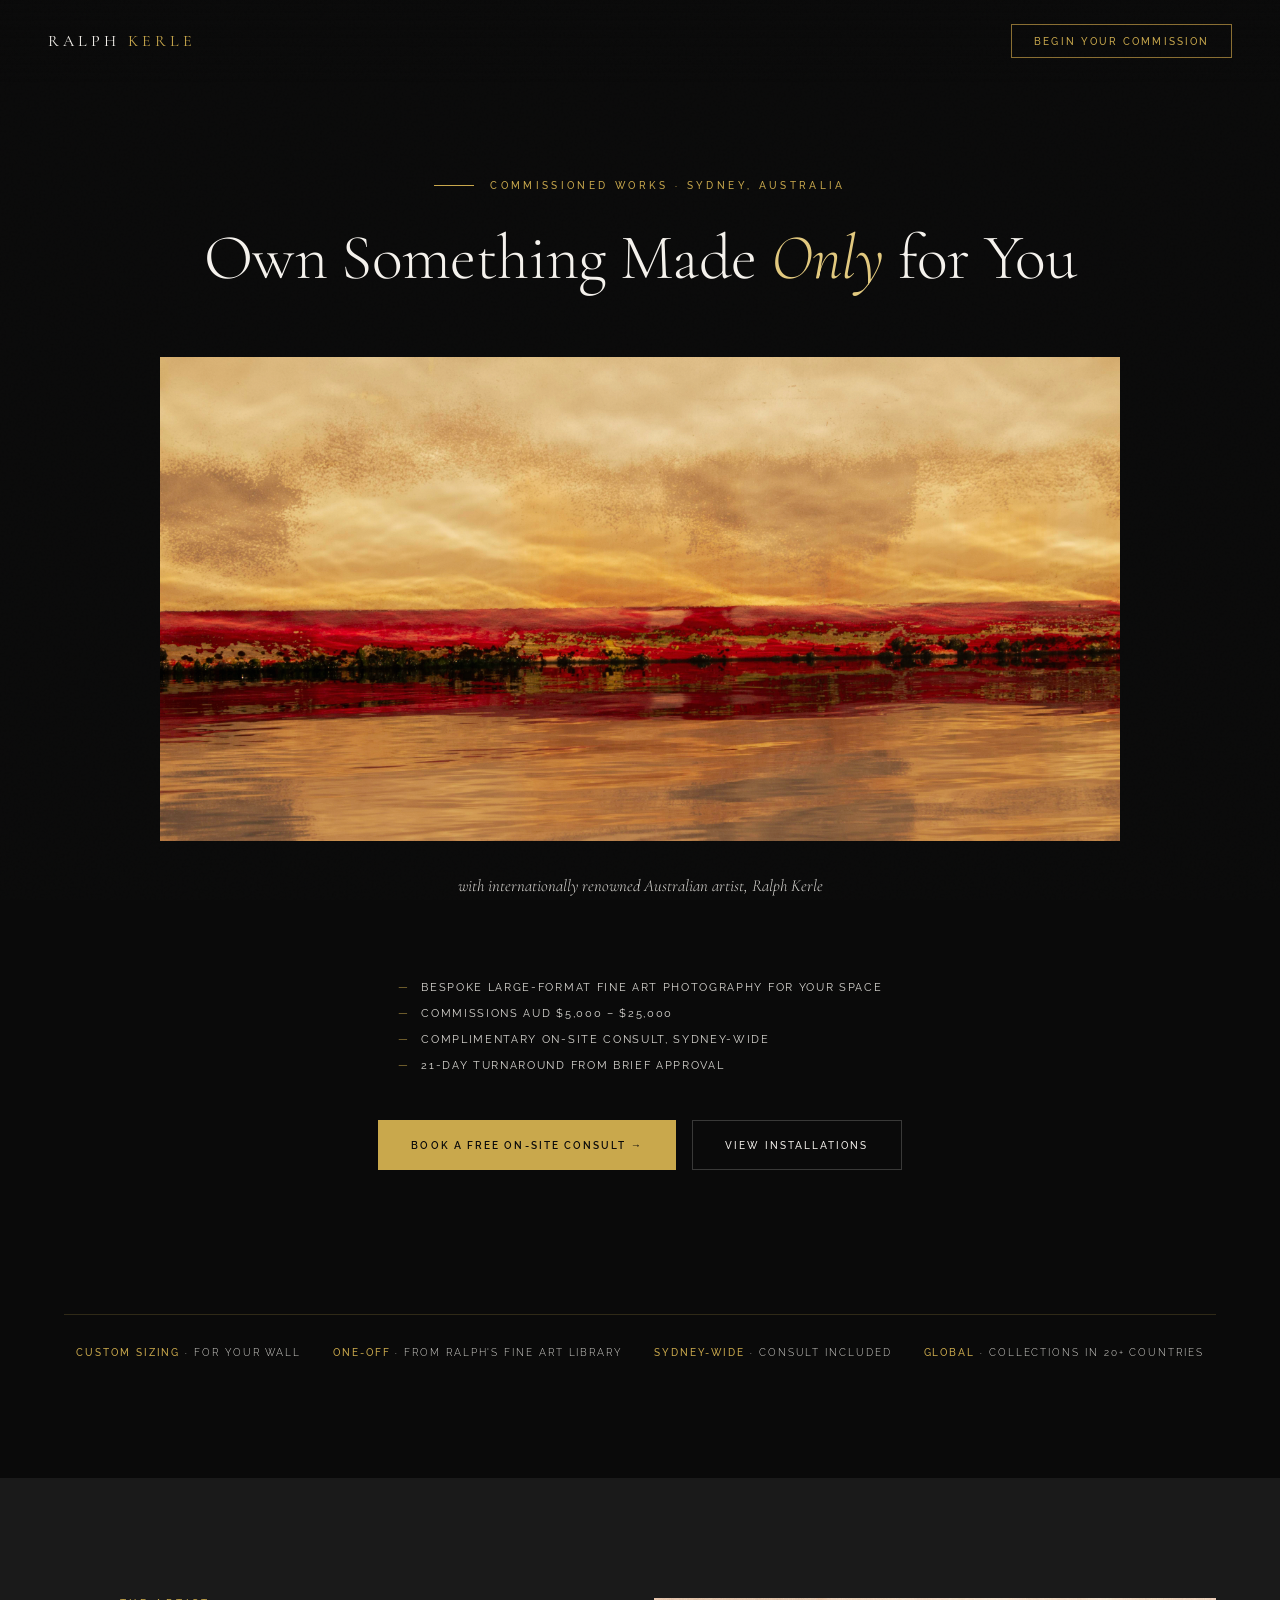
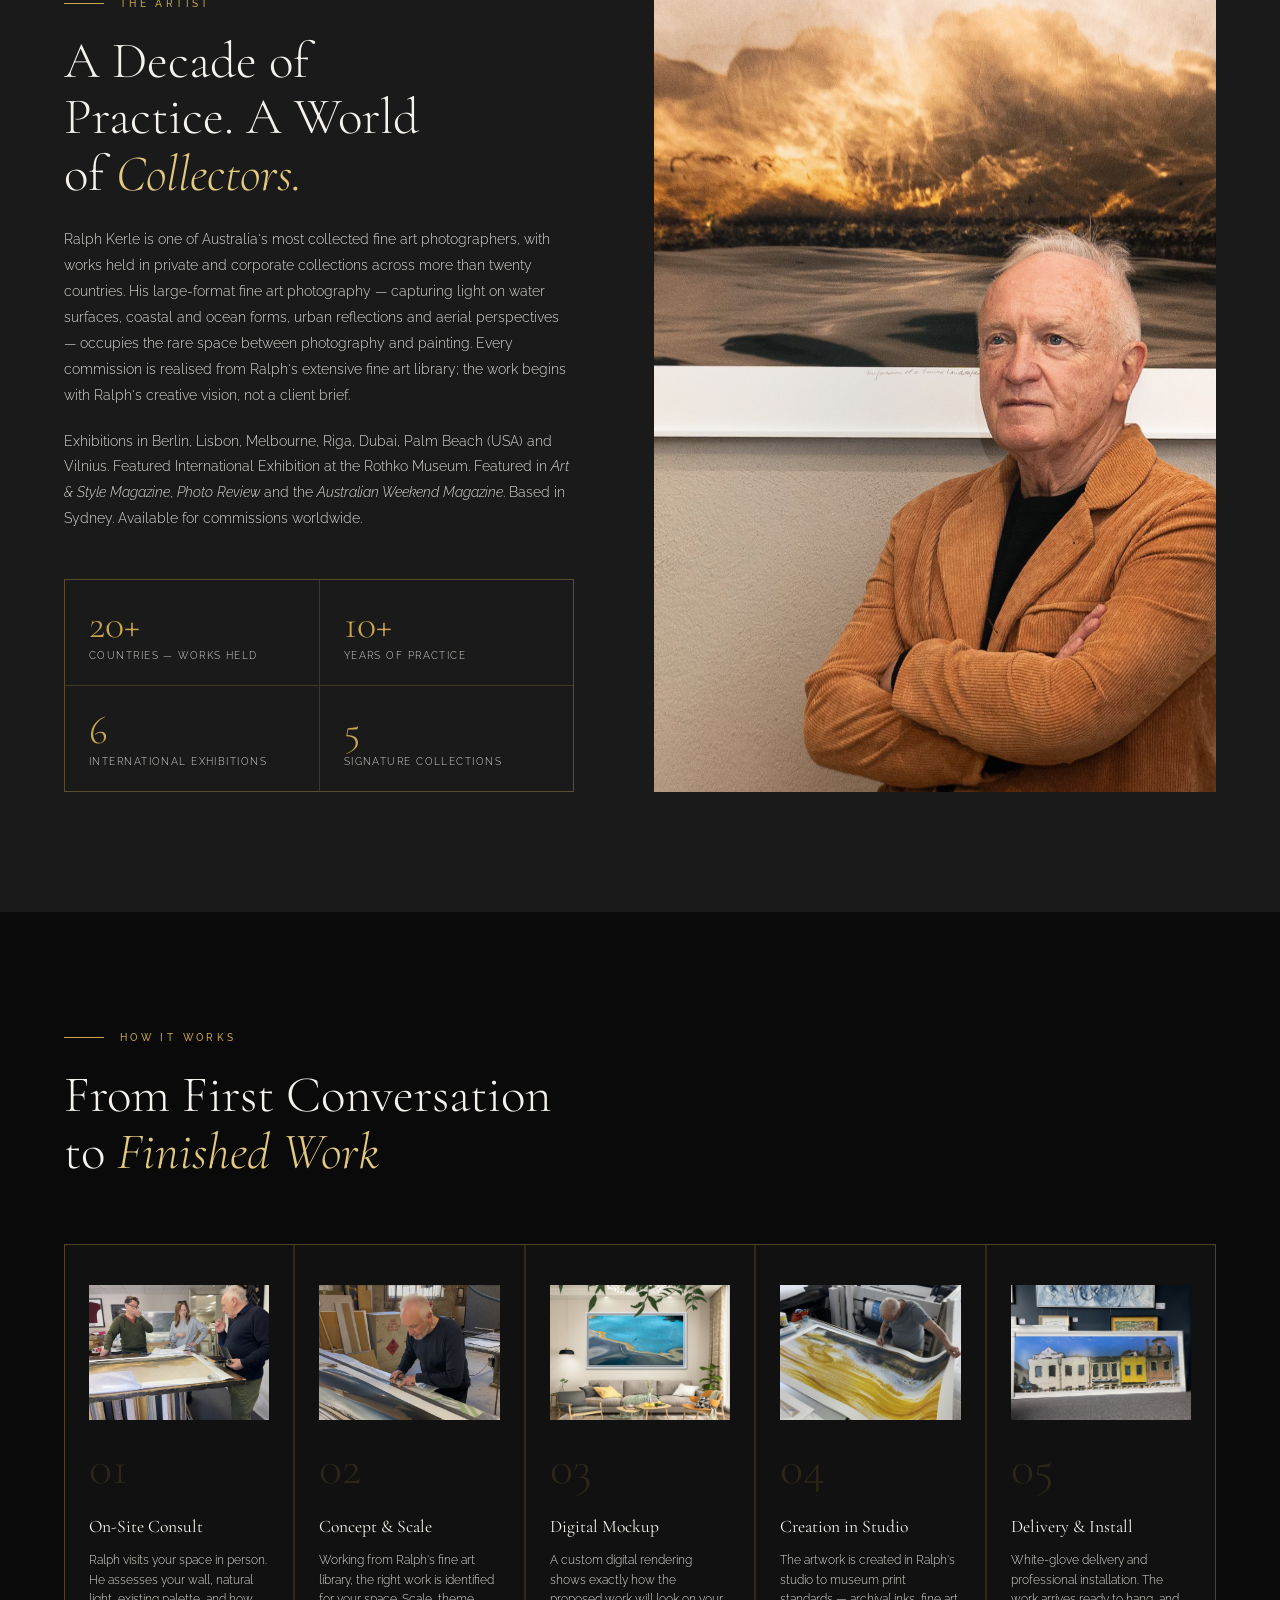
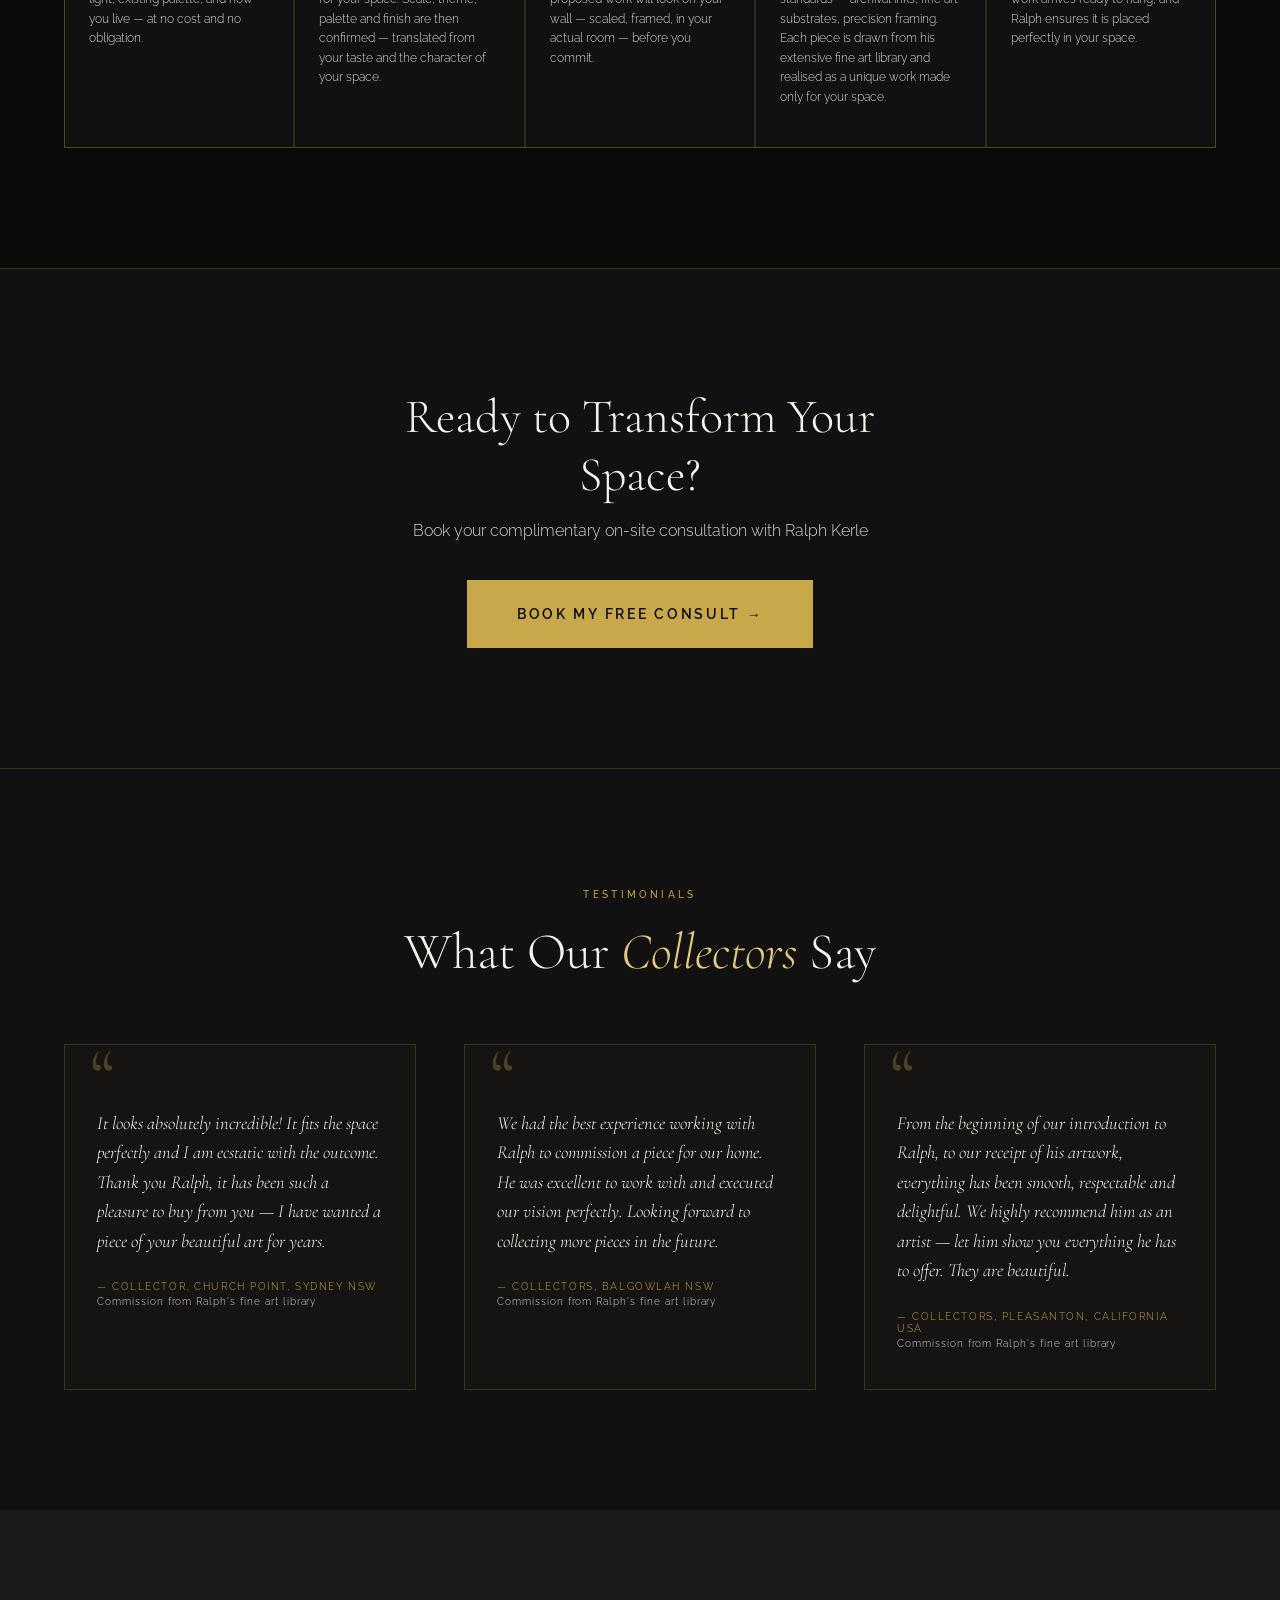
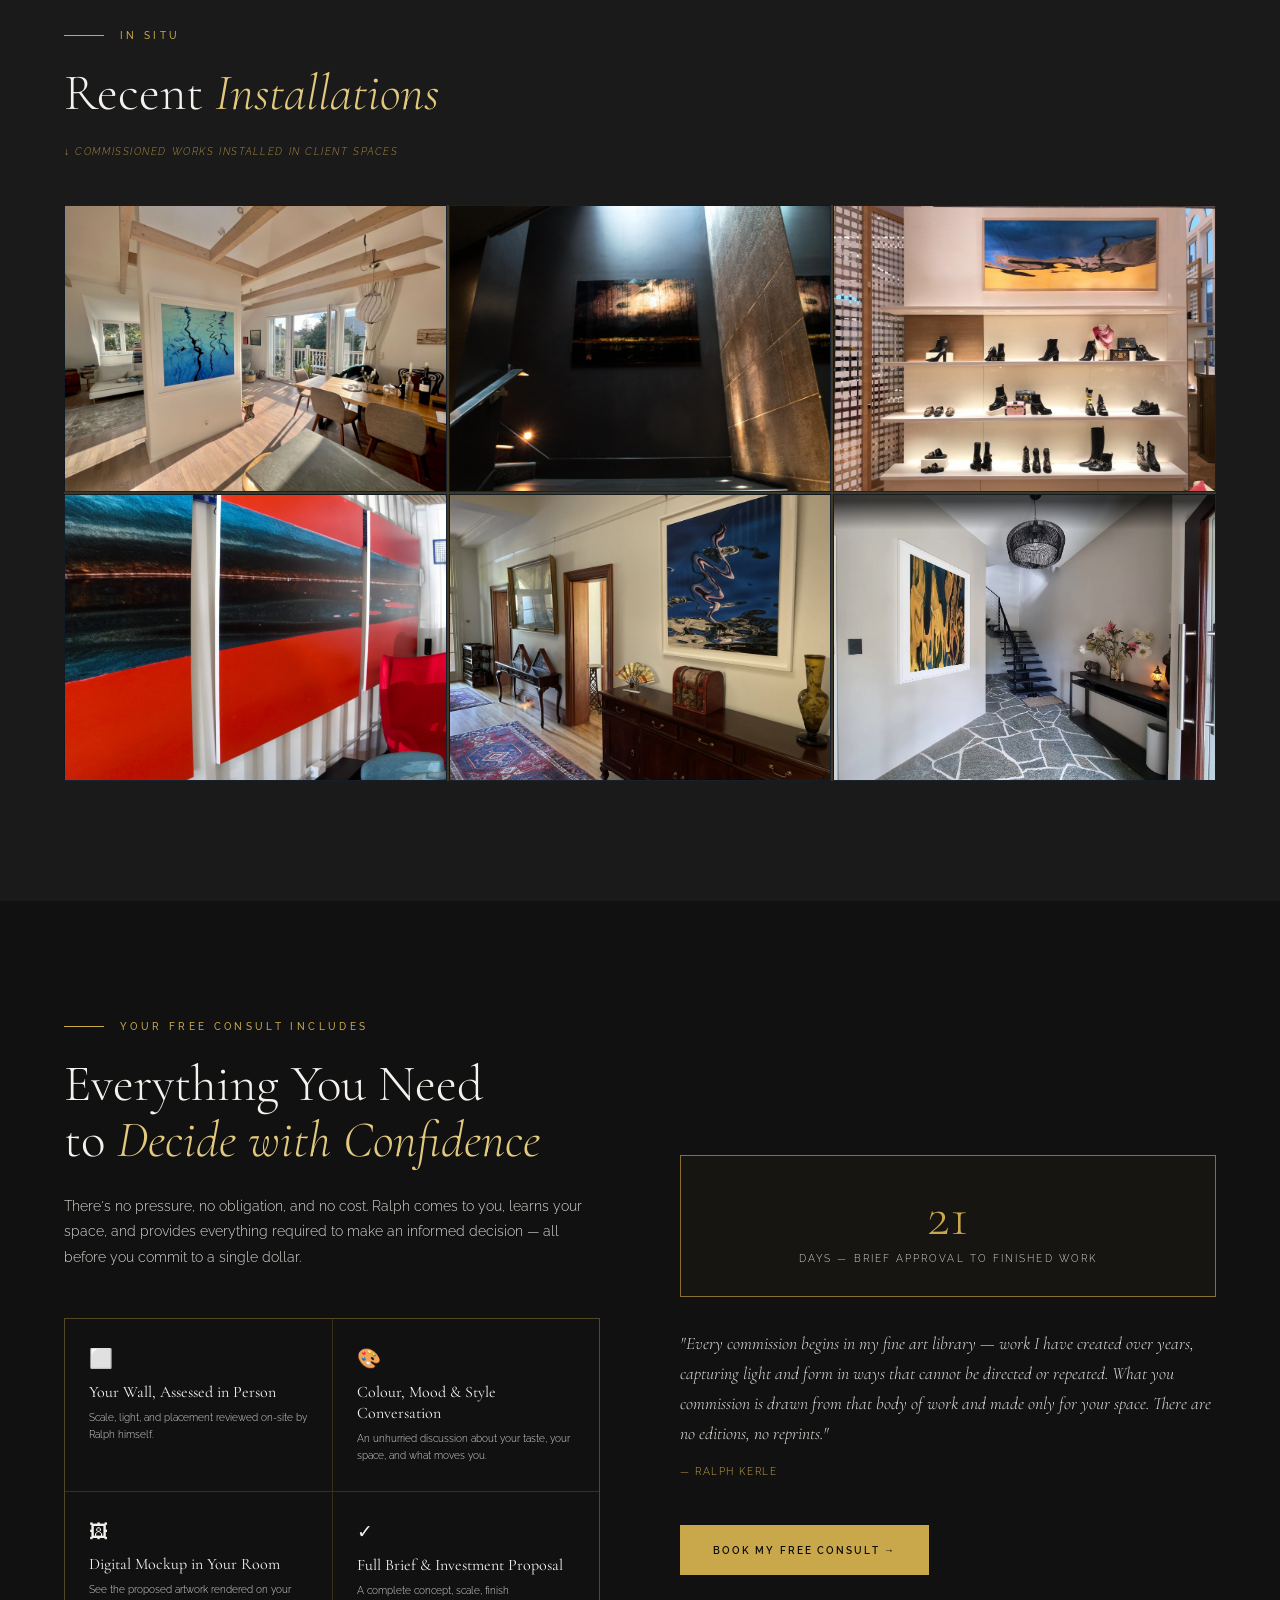
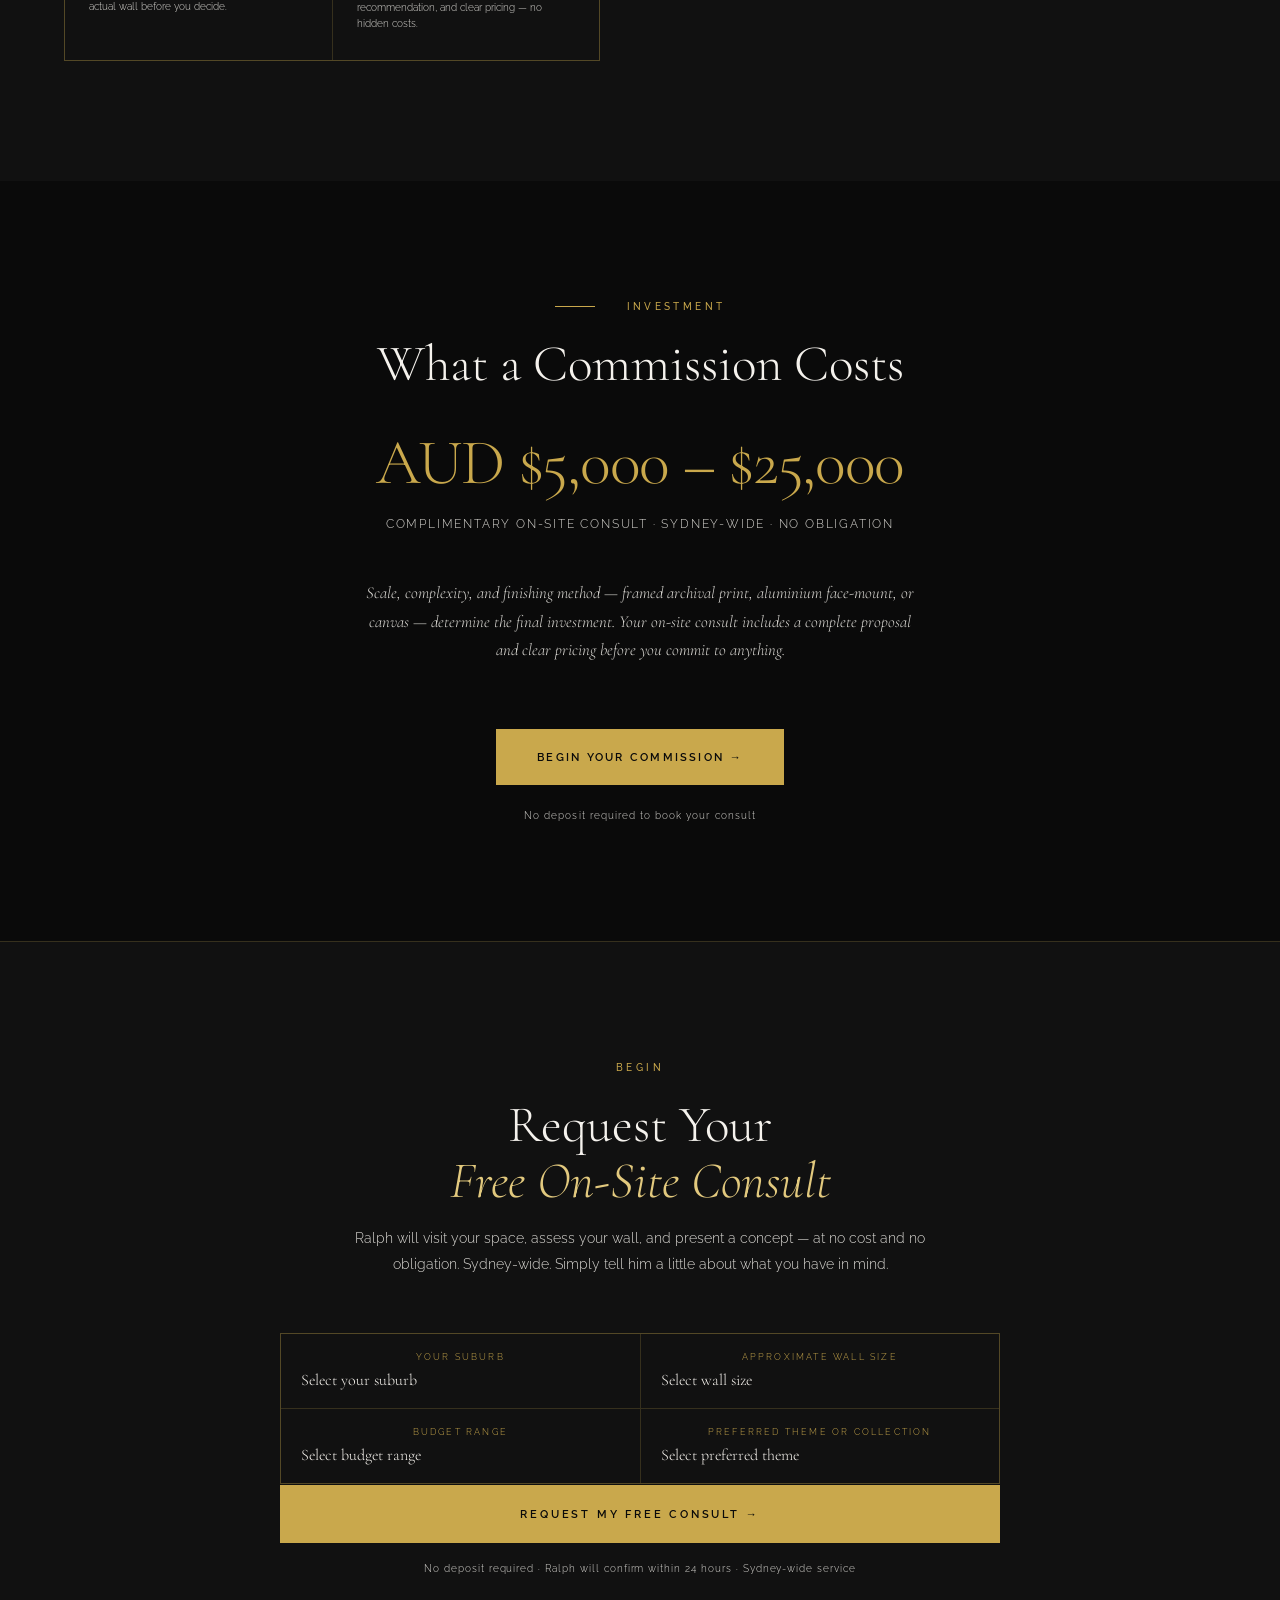
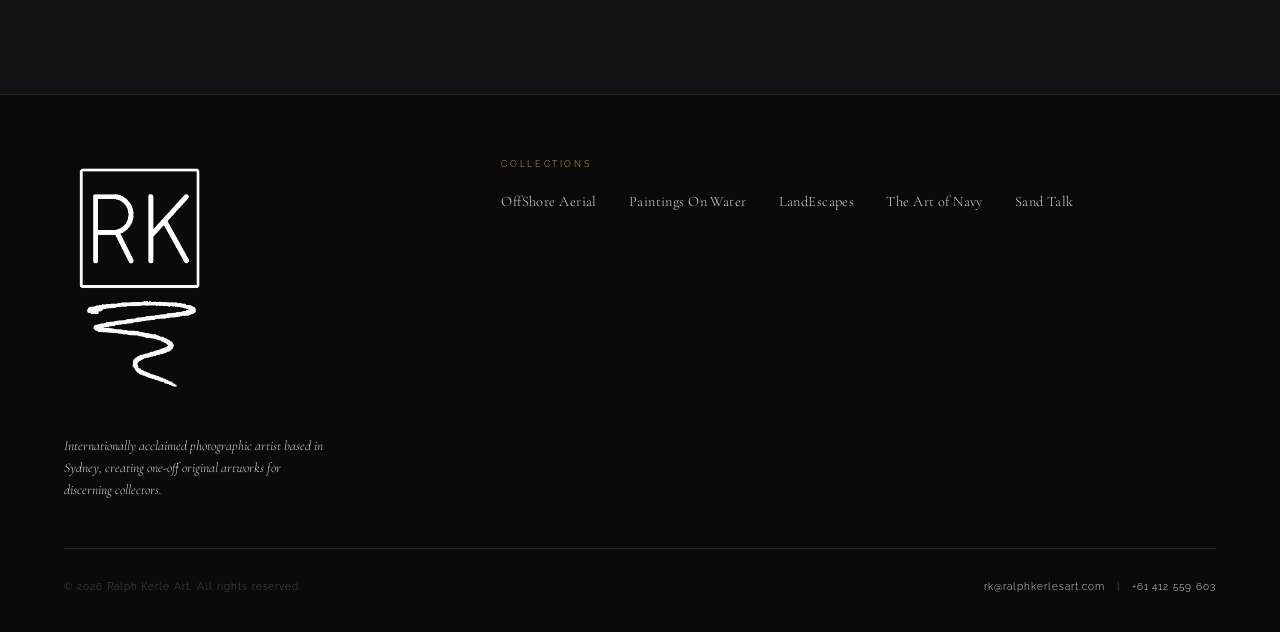
==== corporate.html @ 2090bc4f "Apply site colors to Calendly popup (black bg, white text, gold accents)" ====
<!DOCTYPE html>
<html lang="en">
<head>
<meta charset="UTF-8">
<meta name="viewport" content="width=device-width, initial-scale=1.0">
<title>Ralph Kerle | Commission a One-of-a-Kind Original Artwork</title>
<link href="https://fonts.googleapis.com/css2?family=Cormorant+Garamond:ital,wght@0,300;0,400;0,500;0,600;1,300;1,400&family=Raleway:wght@200;300;400;500;600&display=swap" rel="stylesheet">
<style>
  :root {
    --black: #0a0a0a;
    --near-black: #111111;
    --charcoal: #1a1a1a;
    --gold: #c9a84c;
    --gold-light: #e2c97e;
    --gold-muted: #8a6e32;
    --white: #f5f2ed;
    --white-dim: rgba(245,242,237,0.88);
    --white-faint: rgba(245,242,237,0.2);
    --border: rgba(201,168,76,0.2);
    --serif: 'Cormorant Garamond', Georgia, serif;
    --sans: 'Raleway', sans-serif;
  }

  *, *::before, *::after { box-sizing: border-box; margin: 0; padding: 0; }

  html { scroll-behavior: smooth; }

  body {
    background: var(--black);
    color: var(--white);
    font-family: var(--sans);
    font-weight: 300;
    overflow-x: hidden;
    cursor: default;
  }

  /* Grain overlay */
  body::before {
    content: '';
    position: fixed;
    inset: 0;
    background-image: url("data:image/svg+xml,%3Csvg viewBox='0 0 512 512' xmlns='http://www.w3.org/2000/svg'%3E%3Cfilter id='noise'%3E%3CfeTurbulence type='fractalNoise' baseFrequency='0.75' numOctaves='4' stitchTiles='stitch'/%3E%3C/filter%3E%3Crect width='100%25' height='100%25' filter='url(%23noise)' opacity='0.04'/%3E%3C/svg%3E");
    pointer-events: none;
    z-index: 9999;
    opacity: 0.4;
  }

  /* ─── NAV ─── */
  nav {
    position: fixed;
    top: 0; left: 0; right: 0;
    z-index: 100;
    display: flex;
    justify-content: space-between;
    align-items: center;
    padding: 24px 48px;
    background: linear-gradient(to bottom, rgba(10,10,10,0.95) 0%, transparent 100%);
  }

  .nav-logo {
    font-family: var(--serif);
    font-weight: 400;
    font-size: 1rem;
    letter-spacing: 0.25em;
    text-transform: uppercase;
    color: var(--white);
    text-decoration: none;
  }

  .nav-logo span {
    color: var(--gold);
  }

  .nav-cta {
    font-family: var(--sans);
    font-size: 0.65rem;
    font-weight: 500;
    letter-spacing: 0.2em;
    text-transform: uppercase;
    color: var(--gold);
    text-decoration: none;
    border: 1px solid var(--gold-muted);
    padding: 10px 22px;
    transition: all 0.3s ease;
  }

  .nav-cta:hover {
    background: var(--gold);
    color: var(--black);
  }

  /* ─── HERO ─── */
  .hero {
    min-height: 100vh;
    display: flex;
    flex-direction: column;
    position: relative;
    overflow: hidden;
  }

  .hero-main {
    display: flex;
    flex-direction: column;
    align-items: center;
    text-align: center;
    padding: 60px 64px 80px;
  }

  .hero-content {
    max-width: 1200px;
    width: 100%;
    display: flex;
    flex-direction: column;
    align-items: center;
  }

  .hero-eyebrow {
    justify-content: center;
    margin-bottom: 24px;
  }

  .hero-eyebrow::before {
    display: none;
  }

  .hero-headline {
    font-family: var(--serif);
    font-size: clamp(3rem, 5vw, 5.5rem);
    font-weight: 300;
    line-height: 1.1;
    color: var(--white);
    margin: 0 0 32px 0;
    letter-spacing: -0.01em;
    white-space: nowrap;
  }

  .hero-headline em {
    font-style: italic;
    color: var(--gold-light);
  }

  .hero-image-wrap {
    width: 100%;
    max-width: 960px;
    margin: 48px auto 32px;
  }

  .hero-image-wrap img {
    width: 100%;
    height: auto;
    display: block;
  }

  .hero-byline {
    font-family: var(--serif);
    font-size: 1.05rem;
    font-weight: 300;
    font-style: italic;
    color: var(--white-dim);
    margin: 0 0 32px 0;
    line-height: 1.6;
    max-width: 600px;
  }

  .hero-meta-column {
    display: flex;
    flex-direction: column;
    align-items: center;
    gap: 12px;
    margin: 0 0 32px 0;
  }

  .hero-meta-column .hero-meta-item {
    font-family: var(--sans);
    font-size: 0.7rem;
    font-weight: 400;
    letter-spacing: 0.15em;
    text-transform: uppercase;
    color: var(--white-dim);
    display: flex;
    align-items: center;
    gap: 12px;
    justify-content: center;
  }

  .hero-meta-column .hero-meta-item::before {
    content: '—';
    color: var(--gold);
    font-weight: 300;
  }

  .hero-actions {
    display: flex;
    gap: 16px;
    align-items: center;
    justify-content: center;
    flex-wrap: wrap;
    margin: 0;
  }

  .hero-meta-column {
    display: flex;
    flex-direction: column;
    align-items: flex-start;
    gap: 12px;
    margin-top: 32px;
  }

  .hero-meta-column .hero-meta-item {
    font-family: var(--sans);
    font-size: 0.7rem;
    font-weight: 400;
    letter-spacing: 0.15em;
    text-transform: uppercase;
    color: var(--white-dim);
    display: flex;
    align-items: center;
    gap: 12px;
  }

  .hero-meta-column .hero-meta-item::before {
    content: '—';
    color: var(--gold);
    font-weight: 300;
  }

  .hero-actions {
    display: flex;
    gap: 16px;
    align-items: center;
    flex-wrap: wrap;
    margin-top: 16px;
  }

  .hero-eyebrow {
    font-family: var(--sans);
    font-size: 0.6rem;
    font-weight: 500;
    letter-spacing: 0.35em;
    text-transform: uppercase;
    color: var(--gold);
    margin-bottom: 32px;
    display: flex;
    align-items: center;
    gap: 16px;
  }

  .hero-eyebrow::before {
    content: '';
    display: block;
    width: 40px;
    height: 1px;
    background: var(--gold);
  }

  .hero-headline {
    font-family: var(--serif);
    font-size: clamp(3rem, 5vw, 5.5rem);
    font-weight: 300;
    line-height: 1.1;
    color: var(--white);
    margin-bottom: 16px;
    letter-spacing: -0.01em;
    white-space: nowrap;
  }

  .hero-headline em {
    font-style: italic;
    color: var(--gold-light);
  }

  .hero-byline {
    font-family: var(--serif);
    font-size: 1.05rem;
    font-weight: 300;
    font-style: italic;
    color: var(--white-dim);
    margin-bottom: 48px;
    line-height: 1.6;
    max-width: 420px;
  }

  .hero-actions {
    display: flex;
    gap: 16px;
    align-items: center;
    flex-wrap: wrap;
  }

  .btn-primary {
    display: inline-flex;
    align-items: center;
    gap: 12px;
    background: var(--gold);
    color: var(--black);
    font-family: var(--sans);
    font-size: 0.65rem;
    font-weight: 600;
    letter-spacing: 0.2em;
    text-transform: uppercase;
    padding: 18px 32px;
    text-decoration: none;
    transition: all 0.3s ease;
    border: 1px solid var(--gold);
  }

  .btn-primary:hover {
    background: var(--gold-light);
    border-color: var(--gold-light);
  }

  .btn-secondary {
    display: inline-flex;
    align-items: center;
    gap: 12px;
    background: transparent;
    color: var(--white);
    font-family: var(--sans);
    font-size: 0.65rem;
    font-weight: 500;
    letter-spacing: 0.2em;
    text-transform: uppercase;
    padding: 18px 32px;
    text-decoration: none;
    border: 1px solid var(--white-faint);
    transition: all 0.3s ease;
  }

  .btn-secondary:hover {
    border-color: var(--white-dim);
    color: var(--white);
  }

  .hero-trust-bar {
    margin-top: 64px;
    display: flex;
    gap: 32px;
    flex-wrap: wrap;
    padding-top: 32px;
    border-top: 1px solid var(--border);
    justify-content: center;
    text-align: center;
  }

  .trust-item {
    font-family: var(--sans);
    font-size: 0.6rem;
    letter-spacing: 0.2em;
    text-transform: uppercase;
    color: var(--white-dim);
  }

  .trust-item span {
    color: var(--gold);
    font-weight: 500;
  }

  .hero-right {
    position: relative;
    overflow: hidden;
  }

  .hero-image-placeholder {
    position: absolute;
    inset: 0;
    background: linear-gradient(135deg, #1a2a3a 0%, #0d1f2d 40%, #0a1520 100%);
    display: flex;
    align-items: center;
    justify-content: center;
  }

  /* Animated water-light effect as placeholder */
  .water-light {
    position: absolute;
    inset: 0;
    background:
      radial-gradient(ellipse at 30% 40%, rgba(100,160,200,0.15) 0%, transparent 60%),
      radial-gradient(ellipse at 70% 60%, rgba(201,168,76,0.08) 0%, transparent 50%),
      radial-gradient(ellipse at 50% 80%, rgba(60,120,180,0.12) 0%, transparent 40%);
    animation: waterShimmer 8s ease-in-out infinite alternate;
  }

  @keyframes waterShimmer {
    0% { opacity: 0.6; transform: scale(1) rotate(0deg); }
    50% { opacity: 1; transform: scale(1.05) rotate(0.5deg); }
    100% { opacity: 0.7; transform: scale(0.98) rotate(-0.5deg); }
  }

  .hero-image-label {
    position: absolute;
    bottom: 32px;
    right: 32px;
    font-family: var(--sans);
    font-size: 0.55rem;
    letter-spacing: 0.2em;
    text-transform: uppercase;
    color: var(--white-dim);
    background: rgba(10,10,10,0.6);
    padding: 8px 14px;
    border: 1px solid var(--border);
  }

  .hero-image-note {
    position: absolute;
    inset: 0;
    display: flex;
    flex-direction: column;
    align-items: center;
    justify-content: center;
    text-align: center;
    padding: 48px;
    gap: 12px;
  }

  .hero-image-note p {
    font-family: var(--serif);
    font-size: 1.2rem;
    font-style: italic;
    color: rgba(245,242,237,0.25);
  }

  .hero-image-note small {
    font-family: var(--sans);
    font-size: 0.6rem;
    letter-spacing: 0.2em;
    text-transform: uppercase;
    color: rgba(201,168,76,0.3);
    border: 1px solid rgba(201,168,76,0.15);
    padding: 6px 14px;
  }

  /* ─── SECTION BASE ─── */
  section {
    padding: 120px 64px;
  }

  .section-eyebrow {
    font-family: var(--sans);
    font-size: 0.6rem;
    font-weight: 500;
    letter-spacing: 0.35em;
    text-transform: uppercase;
    color: var(--gold);
    margin-bottom: 24px;
    display: flex;
    align-items: center;
    gap: 16px;
  }

  .section-eyebrow::before {
    content: '';
    display: block;
    width: 40px;
    height: 1px;
    background: var(--gold);
  }

  .section-title {
    font-family: var(--serif);
    font-size: clamp(2.2rem, 4vw, 3.5rem);
    font-weight: 300;
    line-height: 1.1;
    color: var(--white);
    margin-bottom: 24px;
  }

  .section-title em {
    font-style: italic;
    color: var(--gold-light);
  }

  .section-body {
    font-family: var(--sans);
    font-size: 0.9rem;
    font-weight: 300;
    line-height: 1.8;
    color: var(--white-dim);
    max-width: 600px;
  }

  /* ─── TESTIMONIALS ─── */
  .testimonials {
    background: var(--near-black);
    padding: 80px 64px;
    border-top: 1px solid var(--border);
    border-bottom: 1px solid var(--border);
  }

  .testimonials-grid {
    display: grid;
    grid-template-columns: repeat(3, 1fr);
    gap: 48px;
    margin-top: 16px;
  }

  .testimonial {
    padding: 40px 32px;
    border: 1px solid var(--border);
    position: relative;
    background: rgba(201,168,76,0.02);
    transition: border-color 0.3s ease;
  }

  .testimonial:hover {
    border-color: rgba(201,168,76,0.4);
  }

  .testimonial::before {
    content: '\201C';
    font-family: var(--serif);
    font-size: 5rem;
    line-height: 0;
    color: var(--gold);
    opacity: 0.3;
    position: absolute;
    top: 32px;
    left: 24px;
  }

  .testimonial-quote {
    font-family: var(--serif);
    font-size: 1.15rem;
    font-style: italic;
    font-weight: 300;
    line-height: 1.6;
    color: var(--white);
    margin-bottom: 24px;
    padding-top: 24px;
  }

  .testimonial-attribution {
    font-family: var(--sans);
    font-size: 0.65rem;
    letter-spacing: 0.15em;
    text-transform: uppercase;
    color: var(--gold);
  }

  .testimonial-context {
    font-family: var(--sans);
    font-size: 0.6rem;
    letter-spacing: 0.1em;
    color: var(--white-dim);
    margin-top: 4px;
  }

  /* ─── ABOUT / CREDENTIALS ─── */
  .about {
    background: var(--charcoal);
    display: grid;
    grid-template-columns: 1fr 1.1fr;
    gap: 80px;
    align-items: stretch;
  }

  .about-credentials {
    display: grid;
    grid-template-columns: 1fr 1fr;
    gap: 1px;
    background: var(--border);
    border: 1px solid var(--border);
    margin-top: 48px;
  }

  .credential-item {
    background: var(--charcoal);
    padding: 24px;
  }

  .credential-number {
    font-family: var(--serif);
    font-size: 2.5rem;
    font-weight: 300;
    color: var(--gold);
    line-height: 1;
    margin-bottom: 6px;
  }

  .credential-label {
    font-family: var(--sans);
    font-size: 0.6rem;
    letter-spacing: 0.15em;
    text-transform: uppercase;
    color: var(--white-dim);
  }

  .about-image-placeholder {
    aspect-ratio: unset;
    background: linear-gradient(160deg, #1a2530 0%, #0d1820 100%);
    display: flex;
    align-items: stretch;
    justify-content: center;
    border: 1px solid var(--border);
    position: relative;
    overflow: hidden;
    height: 100%;
    min-height: 600px;
  }

  .about-image-placeholder img {
    width: 100%;
    height: 100%;
    object-fit: cover;
    object-position: 70% top;
  }

  .about-image-placeholder::after {
    content: '';
    position: absolute;
    inset: 0;
    background: radial-gradient(ellipse at 40% 50%, rgba(100,160,200,0.1) 0%, transparent 70%);
    animation: waterShimmer 10s ease-in-out infinite alternate;
  }

  .about-image-note {
    text-align: center;
    z-index: 1;
  }

  .about-image-note p {
    font-family: var(--serif);
    font-size: 1rem;
    font-style: italic;
    color: rgba(245,242,237,0.2);
    margin-bottom: 12px;
  }

  .about-image-note small {
    font-family: var(--sans);
    font-size: 0.55rem;
    letter-spacing: 0.2em;
    text-transform: uppercase;
    color: rgba(201,168,76,0.3);
    border: 1px solid rgba(201,168,76,0.15);
    padding: 6px 12px;
    display: inline-block;
  }

  /* ─── PROCESS ─── */
  .process {
    background: var(--black);
  }

  .process-steps {
    display: grid;
    grid-template-columns: repeat(5, 1fr);
    gap: 2px;
    margin-top: 64px;
    background: var(--border);
    border: 1px solid var(--border);
  }

  .process-step {
    background: var(--near-black);
    padding: 40px 24px;
    position: relative;
    transition: background 0.3s ease;
  }

  .process-step:hover {
    background: var(--charcoal);
  }

  .step-number {
    font-family: var(--serif);
    font-size: 3rem;
    font-weight: 300;
    color: rgba(201,168,76,0.15);
    line-height: 1;
    margin-bottom: 24px;
  }

  .step-icon {
    width: 32px;
    height: 32px;
    margin-bottom: 20px;
    color: var(--gold);
  }

  .step-title {
    font-family: var(--serif);
    font-size: 1.1rem;
    font-weight: 400;
    color: var(--white);
    margin-bottom: 12px;
    line-height: 1.3;
  }

  .step-desc {
    font-family: var(--sans);
    font-size: 0.72rem;
    font-weight: 300;
    line-height: 1.7;
    color: var(--white-dim);
  }

  .step-image-placeholder {
    width: 100%;
    aspect-ratio: 4/3;
    background: linear-gradient(135deg, #1a2530 0%, #0d1820 100%);
    margin-bottom: 24px;
    display: flex;
    align-items: center;
    justify-content: center;
    border: 1px solid var(--border);
    position: relative;
    overflow: hidden;
  }

  .step-image-placeholder img {
    position: absolute;
    inset: 0;
    width: 100%;
    height: 100%;
    object-fit: cover;
    object-position: center;
  }

  .step-image-placeholder::after {
    content: '';
    position: absolute;
    inset: 0;
    background: radial-gradient(ellipse at 50% 50%, rgba(100,160,200,0.08) 0%, transparent 70%);
    pointer-events: none;
  }

  .step-image-note {
    font-family: var(--sans);
    font-size: 0.5rem;
    letter-spacing: 0.15em;
    text-transform: uppercase;
    color: rgba(201,168,76,0.25);
    text-align: center;
    padding: 8px;
    z-index: 1;
    position: relative;
  }

  /* ─── CONSULT INCLUDES ─── */
  .consult-includes {
    background: var(--near-black);
    display: grid;
    grid-template-columns: 1fr 1fr;
    gap: 80px;
    align-items: center;
  }

  .consult-tiles {
    display: grid;
    grid-template-columns: 1fr 1fr;
    gap: 1px;
    background: var(--border);
    border: 1px solid var(--border);
  }

  .consult-tile {
    background: var(--near-black);
    padding: 28px 24px;
    transition: background 0.3s ease;
    cursor: default;
  }

  .consult-tile:hover {
    background: rgba(201,168,76,0.04);
  }

  .tile-icon {
    font-size: 1.2rem;
    margin-bottom: 12px;
    display: block;
  }

  .tile-title {
    font-family: var(--serif);
    font-size: 1rem;
    font-weight: 400;
    color: var(--white);
    margin-bottom: 6px;
    line-height: 1.3;
  }

  .tile-desc {
    font-family: var(--sans);
    font-size: 0.65rem;
    font-weight: 300;
    line-height: 1.6;
    color: var(--white-dim);
  }

  .consult-right .turnaround {
    margin-top: 48px;
    padding: 32px;
    border: 1px solid var(--gold-muted);
    background: rgba(201,168,76,0.03);
    text-align: center;
  }

  .turnaround-number {
    font-family: var(--serif);
    font-size: 3.5rem;
    font-weight: 300;
    color: var(--gold);
    line-height: 1;
  }

  .turnaround-label {
    font-family: var(--sans);
    font-size: 0.65rem;
    letter-spacing: 0.2em;
    text-transform: uppercase;
    color: var(--white-dim);
    margin-top: 8px;
  }

  /* ─── INSTALLATIONS ─── */
  .installations {
    background: var(--charcoal);
  }

  .installations-note {
    font-family: var(--sans);
    font-size: 0.65rem;
    letter-spacing: 0.15em;
    text-transform: uppercase;
    color: var(--gold);
    font-style: italic;
    margin-bottom: 48px;
    opacity: 0.8;
  }

  .installations-grid {
    display: grid;
    grid-template-columns: repeat(3, 1fr);
    gap: 2px;
    background: var(--border);
  }

  .install-item {
    aspect-ratio: 4/3;
    background: linear-gradient(135deg, #1a2530 0%, #0d1820 100%);
    display: flex;
    align-items: flex-end;
    justify-content: flex-start;
    position: relative;
    overflow: hidden;
    border: 1px solid transparent;
    transition: border-color 0.3s ease;
  }

  .install-item:hover {
    border-color: var(--gold-muted);
  }

  .install-item img {
    position: absolute;
    inset: 0;
    width: 100%;
    height: 100%;
    object-fit: cover;
    transition: transform 0.5s ease;
  }

  .install-item:hover img {
    transform: scale(1.05);
  }

  .install-overlay {
    position: absolute;
    inset: 0;
    background: linear-gradient(to top, rgba(0,0,0,0.8) 0%, transparent 60%);
    display: flex;
    flex-direction: column;
    justify-content: flex-end;
    padding: 20px;
    opacity: 0;
    transform: translateY(20px);
    transition: all 0.3s ease;
    z-index: 2;
  }

  .install-item:hover .install-overlay {
    opacity: 1;
    transform: translateY(0);
  }

  .install-overlay .title {
    font-family: var(--serif);
    font-size: 1.1rem;
    font-weight: 400;
    color: var(--white);
    margin-bottom: 4px;
  }

  .install-overlay .location {
    font-family: var(--sans);
    font-size: 0.65rem;
    letter-spacing: 0.15em;
    text-transform: uppercase;
    color: var(--gold);
  }

  /* ─── INVESTMENT ─── */
  .investment {
    background: var(--black);
    text-align: center;
  }

  .investment .section-title {
    margin-bottom: 8px;
  }

  .investment-range {
    font-family: var(--serif);
    font-size: clamp(2.5rem, 5vw, 4.5rem);
    font-weight: 300;
    color: var(--gold);
    margin: 32px 0 16px;
    letter-spacing: -0.02em;
  }

  .investment-sub {
    font-family: var(--sans);
    font-size: 0.75rem;
    letter-spacing: 0.15em;
    text-transform: uppercase;
    color: var(--white-dim);
    margin-bottom: 48px;
  }

  .investment-explainer {
    font-family: var(--serif);
    font-size: 1.05rem;
    font-style: italic;
    color: var(--white-dim);
    max-width: 560px;
    margin: 0 auto 64px;
    line-height: 1.7;
  }

  .investment-cta {
    display: inline-flex;
    flex-direction: column;
    align-items: center;
    gap: 16px;
  }

  /* ─── BOOKING FORM ─── */
  .booking {
    background: var(--near-black);
    border-top: 1px solid var(--border);
  }

  .booking-inner {
    max-width: 720px;
    margin: 0 auto;
    text-align: center;
  }

  .booking-inner .section-eyebrow {
    justify-content: center;
  }

  .booking-inner .section-eyebrow::before {
    display: none;
  }

  .booking-inner .section-title {
    margin-bottom: 16px;
  }

  .booking-inner .section-body {
    margin: 0 auto 56px;
    text-align: center;
  }

  .form-grid {
    display: grid;
    grid-template-columns: 1fr 1fr;
    gap: 1px;
    background: var(--border);
    border: 1px solid var(--border);
    margin-bottom: 1px;
  }

  .form-field {
    background: var(--near-black);
    padding: 0;
  }

  .form-field label {
    display: block;
    font-family: var(--sans);
    font-size: 0.55rem;
    letter-spacing: 0.25em;
    text-transform: uppercase;
    color: var(--gold);
    padding: 18px 20px 4px;
  }

  .form-field select,
  .form-field input {
    display: block;
    width: 100%;
    background: transparent;
    border: none;
    outline: none;
    font-family: var(--serif);
    font-size: 1rem;
    font-weight: 300;
    color: var(--white);
    padding: 4px 20px 18px;
    cursor: pointer;
    appearance: none;
  }

  .form-field select option {
    background: var(--charcoal);
    color: var(--white);
  }

  .form-full {
    grid-column: 1 / -1;
  }

  .btn-form {
    width: 100%;
    background: var(--gold);
    color: var(--black);
    font-family: var(--sans);
    font-size: 0.7rem;
    font-weight: 600;
    letter-spacing: 0.25em;
    text-transform: uppercase;
    padding: 22px;
    border: none;
    cursor: pointer;
    transition: background 0.3s ease;
    display: flex;
    align-items: center;
    justify-content: center;
    gap: 12px;
    margin-top: 1px;
  }

  .btn-form:hover {
    background: var(--gold-light);
  }

  .form-assurance {
    font-family: var(--sans);
    font-size: 0.6rem;
    letter-spacing: 0.1em;
    color: var(--white-dim);
    margin-top: 20px;
    text-align: center;
  }

  /* ─── FOOTER ─── */
  footer {
    background: var(--black);
    padding: 64px 64px 40px;
    border-top: 1px solid var(--border);
  }

  .footer-grid {
    display: grid;
    grid-template-columns: 1fr 2fr;
    gap: 80px;
    margin-bottom: 48px;
  }

  .footer-brand {
    display: flex;
    flex-direction: column;
    gap: 20px;
  }

  .footer-logo-img {
    max-width: 150px;
    width: auto;
    height: auto;
    object-fit: contain;
    margin-bottom: 16px;
    display: block;
  }

  .footer-tagline {
    font-family: var(--serif);
    font-size: 0.85rem;
    font-style: italic;
    color: var(--white-dim);
    line-height: 1.6;
    max-width: 260px;
  }

  .footer-collections {
    display: flex;
    flex-direction: column;
    gap: 8px;
  }

  .footer-col-label {
    font-family: var(--sans);
    font-size: 0.55rem;
    letter-spacing: 0.3em;
    text-transform: uppercase;
    color: var(--gold);
    margin-bottom: 16px;
  }

  .footer-col-links {
    display: flex;
    flex-wrap: wrap;
    gap: 16px 32px;
  }

  .footer-col-links a {
    font-family: var(--serif);
    font-size: 0.9rem;
    color: var(--white-dim);
    text-decoration: none;
    transition: color 0.2s ease;
    letter-spacing: 0.03em;
  }

  .footer-col-links a:hover {
    color: var(--gold);
  }

  .footer-bottom {
    display: flex;
    justify-content: space-between;
    align-items: center;
    padding-top: 32px;
    border-top: 1px solid var(--border);
    flex-wrap: wrap;
    gap: 12px;
  }

  .footer-copy {
    font-family: var(--sans);
    font-size: 0.6rem;
    letter-spacing: 0.1em;
    color: rgba(245,242,237,0.3);
  }

  .footer-contact-line {
    display: flex;
    align-items: center;
    gap: 12px;
    font-size: 0.6rem;
    letter-spacing: 0.1em;
  }

  .footer-contact-line a {
    font-family: var(--sans);
    color: var(--white-dim);
    text-decoration: none;
    transition: color 0.2s ease;
  }

  .footer-contact-line a:hover {
    color: var(--gold);
  }

  .contact-separator {
    color: var(--white-dim);
    opacity: 0.5;
  }

  /* ─── ANIMATIONS ─── */
  @keyframes fadeUp {
    from { opacity: 0; transform: translateY(30px); }
    to { opacity: 1; transform: translateY(0); }
  }

  .hero-left-col > * {
    animation: fadeUp 0.9s ease both;
  }
  .hero-eyebrow { animation-delay: 0.1s; }
  .hero-headline { animation-delay: 0.25s; }
  .hero-byline { animation-delay: 0.4s; }
  .hero-meta-column { animation-delay: 0.5s; }
  .hero-actions { animation-delay: 0.6s; }

  /* ─── COPY ANNOTATION BADGES ─── */
  .copy-note {
    display: inline-block;
    background: rgba(201,168,76,0.15);
    border: 1px solid rgba(201,168,76,0.3);
    color: var(--gold-light);
    font-family: var(--sans);
    font-size: 0.5rem;
    letter-spacing: 0.15em;
    text-transform: uppercase;
    padding: 3px 8px;
    margin-left: 8px;
    vertical-align: middle;
    font-style: normal;
  }

  /* ─── CTA SECTION ─── */
  .cta-section {
    background: var(--near-black);
    padding: 120px 64px;
    text-align: center;
    border-top: 1px solid var(--border);
    border-bottom: 1px solid var(--border);
  }

  .cta-content {
    max-width: 600px;
    margin: 0 auto;
  }

  .cta-heading {
    font-family: var(--serif);
    font-size: clamp(2rem, 4vw, 3rem);
    font-weight: 300;
    color: var(--white);
    margin-bottom: 16px;
    line-height: 1.2;
  }

  .cta-subtext {
    font-family: var(--sans);
    font-size: 1rem;
    font-weight: 300;
    color: var(--white-dim);
    margin-bottom: 40px;
  }

  .btn-cta-large {
    display: inline-flex;
    align-items: center;
    justify-content: center;
    gap: 12px;
    background: var(--gold);
    color: var(--black);
    font-family: var(--sans);
    font-size: 0.85rem;
    font-weight: 600;
    letter-spacing: 0.2em;
    text-transform: uppercase;
    padding: 24px 48px;
    text-decoration: none;
    transition: all 0.3s ease;
    border: 2px solid var(--gold);
  }

  .btn-cta-large:hover {
    background: var(--gold-light);
    border-color: var(--gold-light);
    transform: translateY(-2px);
  }

  /* ─── TESTIMONIALS SECTION ─── */
  .testimonials-section {
    background: var(--near-black);
    padding: 120px 64px;
    text-align: center;
  }

  .testimonials-section .section-eyebrow {
    justify-content: center;
  }

  .testimonials-section .section-eyebrow::before {
    display: none;
  }

  .testimonials-section .section-title {
    margin-bottom: 64px;
  }

  .testimonials-grid {
    display: grid;
    grid-template-columns: repeat(3, 1fr);
    gap: 48px;
    margin-top: 16px;
    text-align: left;
  }

  /* ─── RESPONSIVE ─── */
  @media (max-width: 768px) {
    nav {
      padding: 16px 20px;
    }
    
    .nav-logo {
      height: 36px;
    }
    
    .nav-btn {
      padding: 10px 16px;
      font-size: 0.85rem;
    }
    
    section {
      padding: 80px 24px;
    }
    
    .hero-main {
      padding: 20px 24px 48px;
    }
    
    .hero-headline {
      font-size: clamp(2rem, 8vw, 3.5rem);
      margin-bottom: 24px;
      white-space: normal;
    }
    
    .hero-image-wrap {
      margin: 32px auto 24px;
    }
    
    .hero-byline {
      max-width: 100%;
      margin-bottom: 24px;
    }
    
    .hero-meta-column {
      align-items: center;
      margin-bottom: 24px;
    }
    
    .hero-meta-column .hero-meta-item {
      text-align: center;
      justify-content: center;
    }
    
    .hero-actions {
      flex-direction: column;
      width: 100%;
      max-width: 300px;
    }
    
    .hero-actions .btn-primary,
    .hero-actions .btn-secondary {
      width: 100%;
      justify-content: center;
    }
    
    .hero-trust-bar {
      flex-direction: column;
      gap: 16px;
      text-align: center;
      padding: 32px 24px;
      margin-top: 48px;
    }
    
    /* About section - stack on mobile */
    .about {
      grid-template-columns: 1fr;
      gap: 48px;
    }
    
    .about-right {
      order: -1;
    }
    
    .about-image-placeholder {
      aspect-ratio: 4/3;
    }
    
    .about-credentials {
      grid-template-columns: 1fr 1fr;
    }
    
    /* Process steps - 2 columns on mobile */
    .process-steps {
      grid-template-columns: 1fr 1fr;
    }
    
    .process-step {
      padding: 24px 16px;
    }
    
    /* Testimonials - stack on mobile */
    .testimonials-grid {
      grid-template-columns: 1fr;
      gap: 24px;
    }
    
    .testimonial {
      padding: 32px 24px;
    }
    
    /* Consult includes - stack on mobile */
    .consult-includes {
      grid-template-columns: 1fr;
      gap: 48px;
    }
    
    .consult-tiles {
      grid-template-columns: 1fr 1fr;
    }
    
    .consult-tile {
      padding: 20px 16px;
    }
    
    /* Installations - always show overlay on mobile */
    .installations-grid {
      grid-template-columns: 1fr 1fr;
      gap: 8px;
    }
    
    .install-item {
      aspect-ratio: 1/1;
    }
    
    .install-overlay {
      opacity: 1;
      transform: translateY(0);
      background: linear-gradient(to top, rgba(0,0,0,0.9) 0%, transparent 50%);
      padding: 16px;
    }
    
    .install-overlay .title {
      font-size: 0.95rem;
    }
    
    .install-overlay .location {
      font-size: 0.55rem;
    }
    
    /* Investment section */
    .investment-explainer {
      padding: 0 16px;
    }
    
    /* Form grid - stack on mobile */
    .form-grid {
      grid-template-columns: 1fr;
    }
    
    /* CTA Section */
    .cta-section {
      padding: 80px 24px;
    }
    
    .cta-heading {
      font-size: clamp(1.75rem, 6vw, 2.5rem);
    }
    
    .cta-subtext {
      font-size: 0.9rem;
      margin-bottom: 32px;
    }
    
    .btn-cta-large {
      width: 100%;
      max-width: 300px;
      padding: 20px 32px;
      font-size: 0.75rem;
    }
    
    /* Testimonials Section */
    .testimonials-section {
      padding: 80px 24px;
    }
    
    .testimonials-section .section-title {
      margin-bottom: 48px;
    }
    
    /* Footer */
    .footer-grid {
      grid-template-columns: 1fr;
      gap: 48px;
    }
    
    .footer-bottom {
      flex-direction: column;
      gap: 16px;
      text-align: center;
    }
    
    .footer-col-links {
      gap: 12px 24px;
    }
  }
  
  @media (max-width: 1024px) and (min-width: 769px) {
    /* Tablet styles - fix nav and bio */
    nav {
      padding: 16px 24px;
    }
    
    .nav-logo {
      height: 40px;
    }
    
    .nav-btn {
      padding: 10px 16px;
      font-size: 0.85rem;
    }
    
    .about {
      grid-template-columns: 1fr 1fr;
      gap: 32px;
    }
    
    .about-left {
      gap: 24px;
    }
    
    .about-image-placeholder {
      min-height: 400px;
    }
    
    .about-credentials {
      grid-template-columns: 1fr 1fr;
    }
    
    .hero-main {
      padding: 40px 40px 60px;
    }
    
    .process-steps {
      grid-template-columns: 1fr 1fr 1fr;
    }
    
    .installations-grid {
      grid-template-columns: 1fr 1fr 1fr;
    }
    
    .consult-tiles {
      grid-template-columns: repeat(2, 1fr);
    }
  }
  
  @media (max-width: 480px) {
    /* Process steps - 1 column on small mobile */
    .process-steps {
      grid-template-columns: 1fr;
    }
    
    /* Installations - 1 column on small mobile */
    .installations-grid {
      grid-template-columns: 1fr;
    }
    
    .install-item {
      aspect-ratio: 4/3;
    }
    
    /* Consult tiles - 1 column on small mobile */
    .consult-tiles {
      grid-template-columns: 1fr;
    }
    
    /* About credentials - 1 column on small mobile */
    .about-credentials {
      grid-template-columns: 1fr;
    }
    
    .section-title {
      font-size: clamp(1.8rem, 6vw, 2.5rem);
    }
  }
</style>
<!-- Calendly -->
<link href="https://assets.calendly.com/assets/external/widget.css" rel="stylesheet">
<script src="https://assets.calendly.com/assets/external/widget.js" type="text/javascript" async></script>
</head>
<body>

<!-- NAV -->
<nav>
  <a href="https://ralphkerlesart.com" class="nav-logo">Ralph <span>Kerle</span></a>
  <a href="#booking" class="nav-cta">Begin Your Commission</a>
</nav>

<!-- ═══════════════════════════════════════════════════ -->
<!-- HERO                                        -->
<!-- ═══════════════════════════════════════════════════ -->
<section class="hero">
  <div class="hero-main">
    <div class="hero-content">
      <div class="hero-eyebrow">Commissioned Works · Sydney, Australia</div>

      <h1 class="hero-headline">Own Something Made <em>Only</em> for You</h1>

      <div class="hero-image-wrap">
        <img src="hero- Impressions of A Turner Landscape 5.jpg" alt="Impressions of A Turner Landscape 5 · Ralph Kerle">
      </div>

      <p class="hero-byline">
        with internationally renowned Australian artist, Ralph Kerle
      </p>

      <div class="hero-meta-column">
        <div class="hero-meta-item">Bespoke large-format fine art photography for your space</div>
        <div class="hero-meta-item">Commissions AUD $5,000 – $25,000</div>
        <div class="hero-meta-item">Complimentary on-site consult, Sydney-wide</div>
        <div class="hero-meta-item">21-day turnaround from brief approval</div>
      </div>

      <div class="hero-actions">
        <a href="#booking" class="btn-primary">
          Book a Free On-Site Consult →
        </a>
        <a href="#installations" class="btn-secondary">
          View Installations
        </a>
      </div>
    </div>
  </div>

  <div class="hero-trust-bar">
    <div class="trust-item"><span>Custom Sizing</span> · For Your Wall</div>
    <div class="trust-item"><span>One-Off</span> · From Ralph's Fine Art Library</div>
    <div class="trust-item"><span>Sydney-Wide</span> · Consult Included</div>
    <div class="trust-item"><span>Global</span> · Collections in 20+ Countries</div>
  </div>
</section>

<!-- ═══════════════════════════════════════════ -->
<!-- ABOUT / CREDENTIALS                         -->
<!-- ═══════════════════════════════════════════ -->
<section class="about">
  <div class="about-left">
    <div class="section-eyebrow">The Artist</div>
    <h2 class="section-title">A Decade of<br>Practice. A World<br>of <em>Collectors.</em></h2>
    <p class="section-body">
      Ralph Kerle is one of Australia's most collected fine art photographers, with works held in private and corporate collections across more than twenty countries. His large-format fine art photography — capturing light on water surfaces, coastal and ocean forms, urban reflections and aerial perspectives — occupies the rare space between photography and painting. Every commission is realised from Ralph's extensive fine art library; the work begins with Ralph's creative vision, not a client brief.
    </p>
    <p class="section-body" style="margin-top:20px;">
      Exhibitions in Berlin, Lisbon, Melbourne, Riga, Dubai, Palm Beach (USA) and Vilnius. Featured International Exhibition at the Rothko Museum. Featured in <em>Art &amp; Style Magazine</em>, <em>Photo Review</em> and the <em>Australian Weekend Magazine</em>. Based in Sydney. Available for commissions worldwide.
    </p>
    <div class="about-credentials">
      <div class="credential-item">
        <div class="credential-number">20+</div>
        <div class="credential-label">Countries — works held</div>
      </div>
      <div class="credential-item">
        <div class="credential-number">10+</div>
        <div class="credential-label">Years of practice</div>
      </div>
      <div class="credential-item">
        <div class="credential-number">6</div>
        <div class="credential-label">International exhibitions</div>
      </div>
      <div class="credential-item">
        <div class="credential-number">5</div>
        <div class="credential-label">Signature collections</div>
      </div>
    </div>
  </div>
  <div class="about-right" style="display:flex; align-items:stretch; justify-content:center; overflow:hidden; height:100%;">
    <div class="about-image-placeholder" style="background:none; padding:0; border:none; aspect-ratio:unset; width:100%; height:100%;">
      <img src="[data-uri]"
           alt="Ralph Kerle — Fine Art Photographer"
           style="width:100%; height:100%; object-fit:cover; object-position:70% top; display:block;">
    </div>
  </div>
</section>

<!-- ═══════════════════════════════════════════ -->
<!-- PROCESS                                     -->
<!-- ═══════════════════════════════════════════ -->
<section class="process" id="process">
  <div class="section-eyebrow">How It Works</div>
  <h2 class="section-title">From First Conversation<br>to <em>Finished Work</em></h2>

  <div class="process-steps">

    <div class="process-step">
      <div class="step-image-placeholder" style="background:none; border:none; padding:0; aspect-ratio:4/3; overflow:hidden;">
        <img src="[data-uri]" style="width:100%; height:100%; object-fit:cover; object-position:center; display:block;">
      </div>
      <div class="step-number">01</div>
      <div class="step-title">On-Site Consult</div>
      <p class="step-desc">Ralph visits your space in person. He assesses your wall, natural light, existing palette, and how you live — at no cost and no obligation.</p>
    </div>

    <div class="process-step">
      <div class="step-image-placeholder" style="background:none; border:none; padding:0; aspect-ratio:4/3; overflow:hidden;">
        <img src="[data-uri]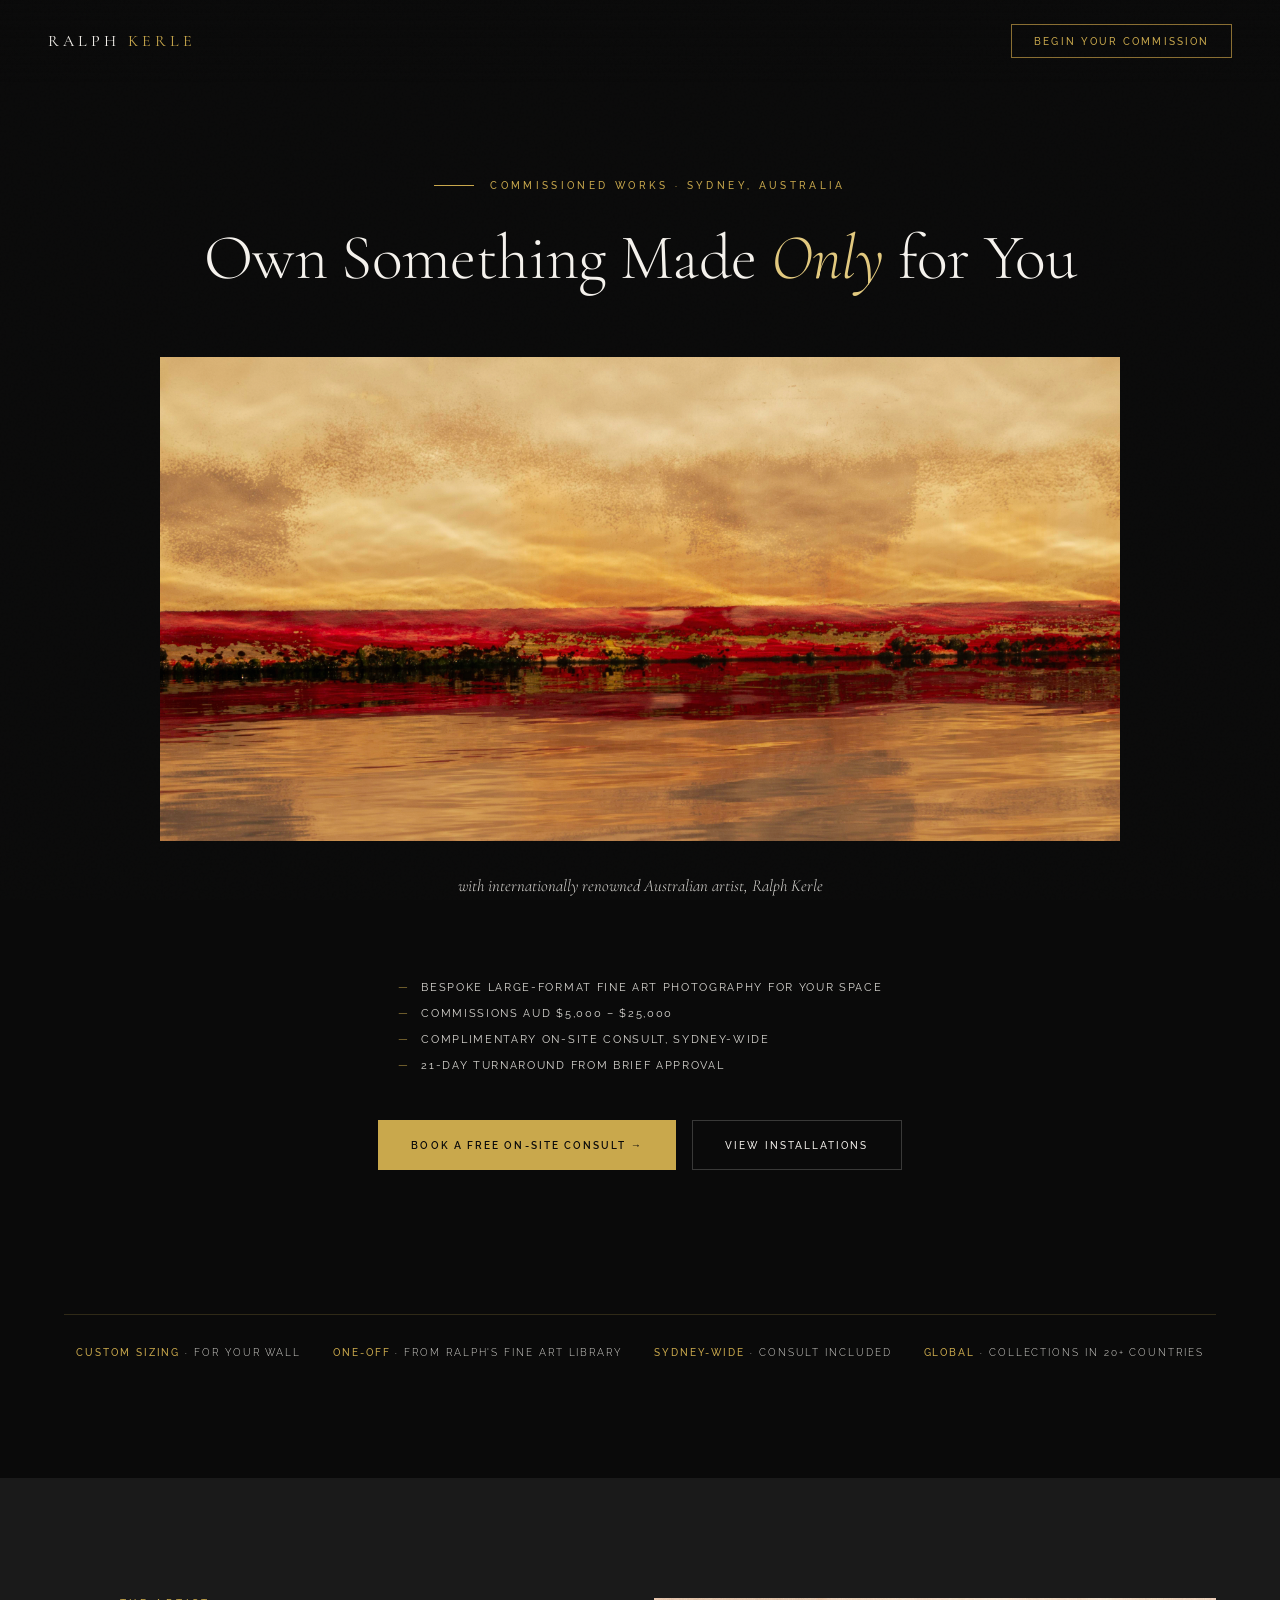
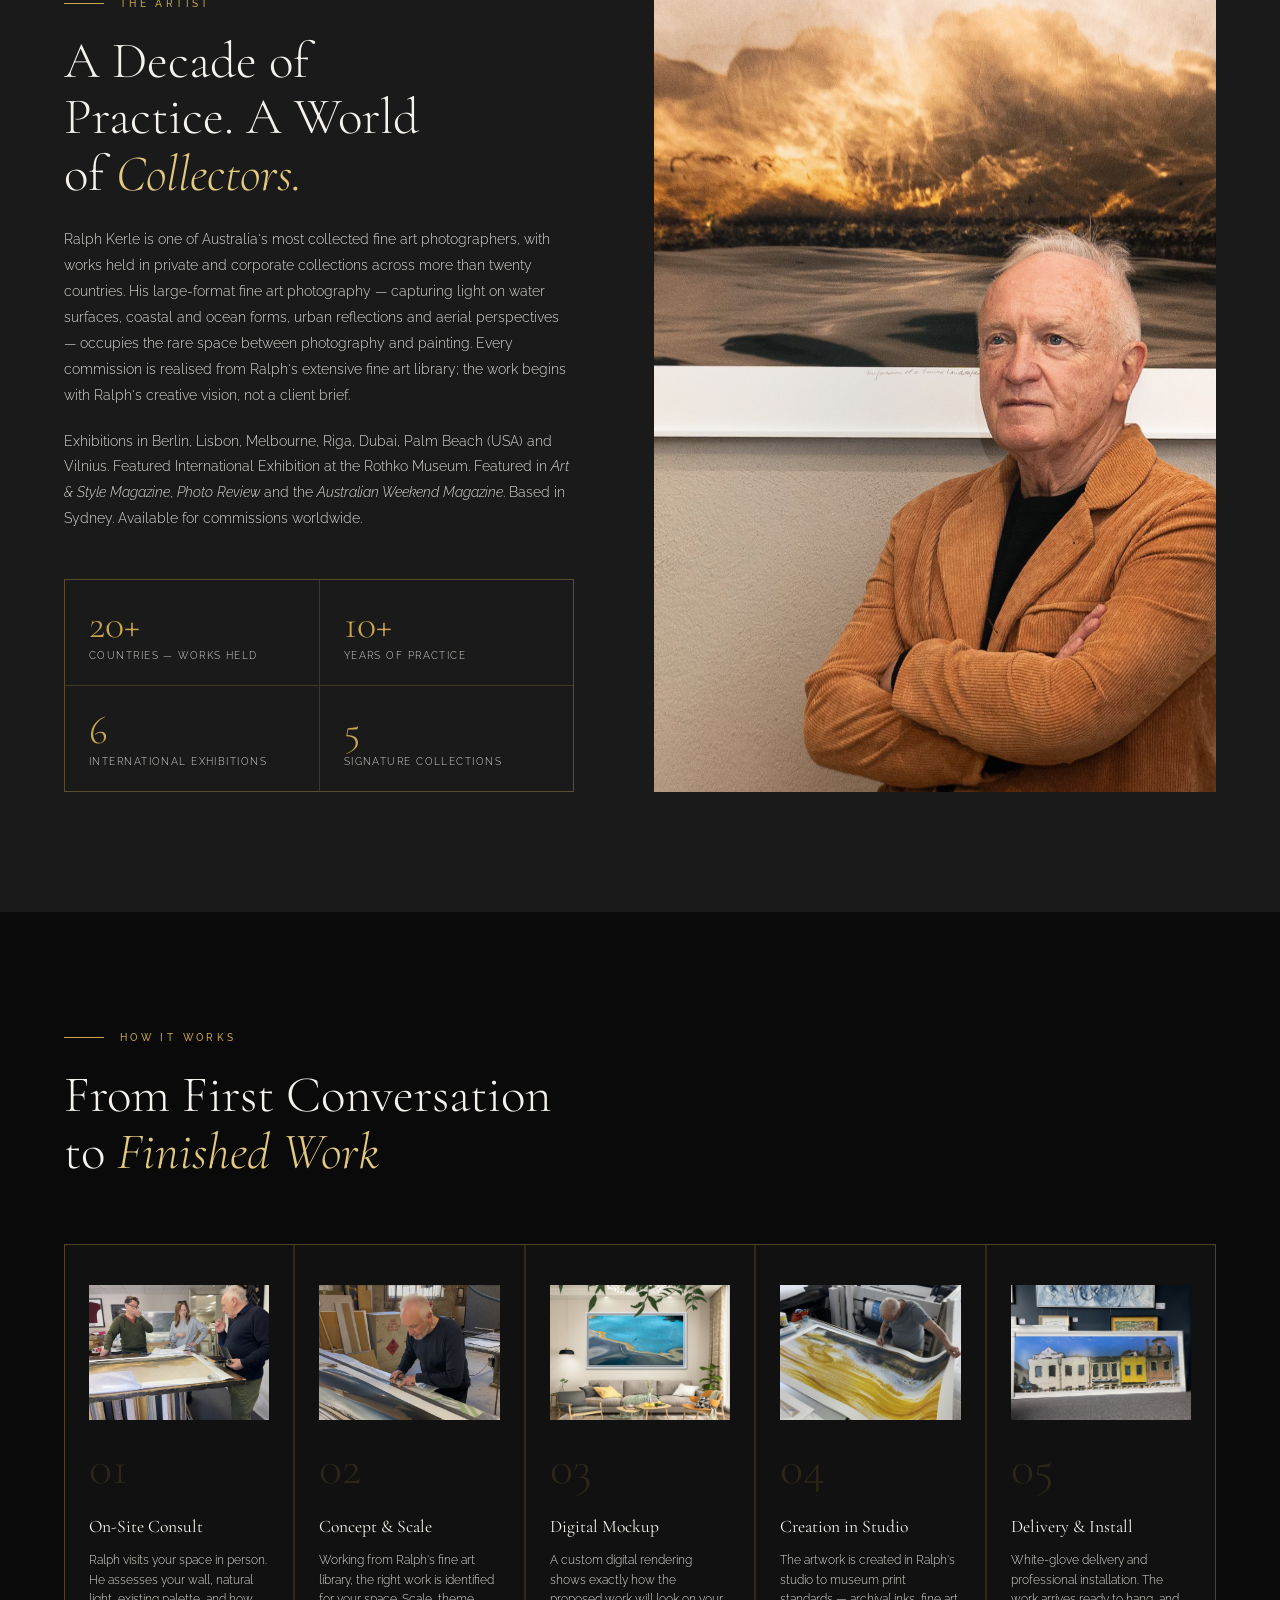
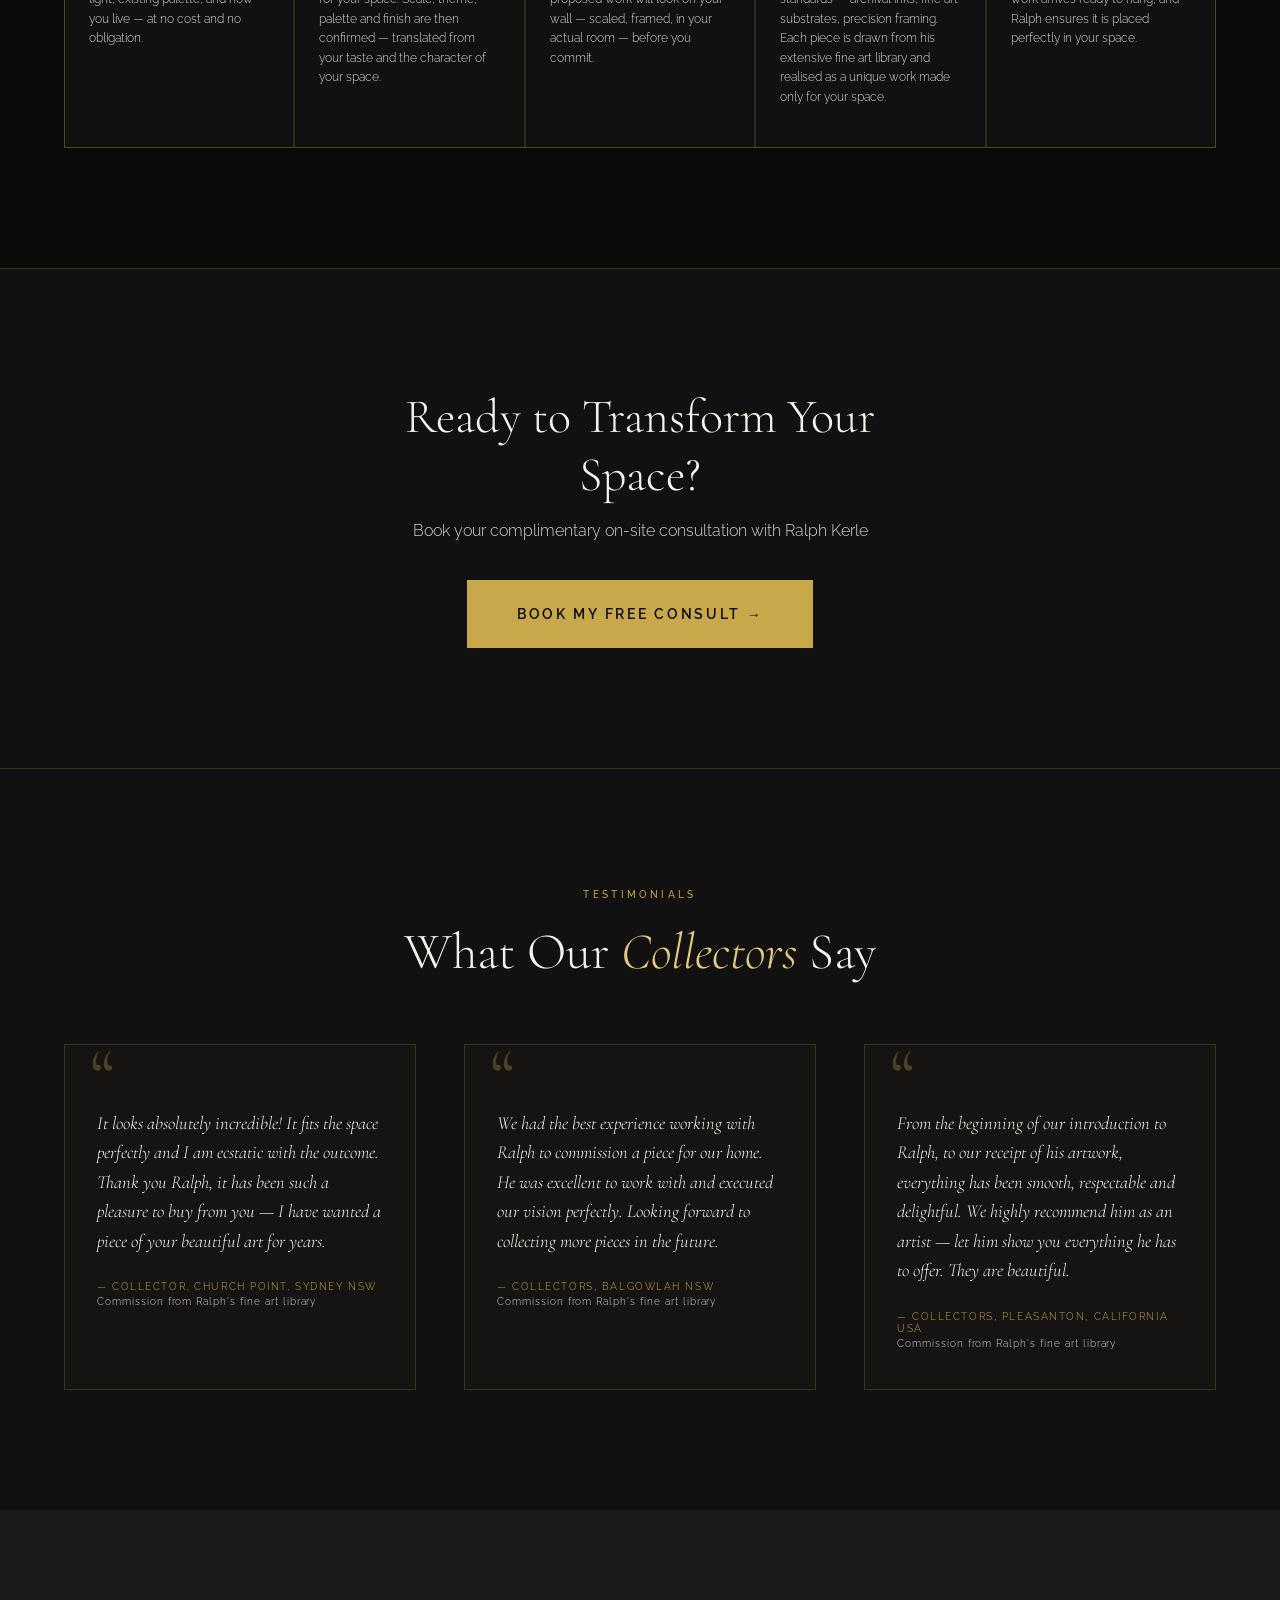
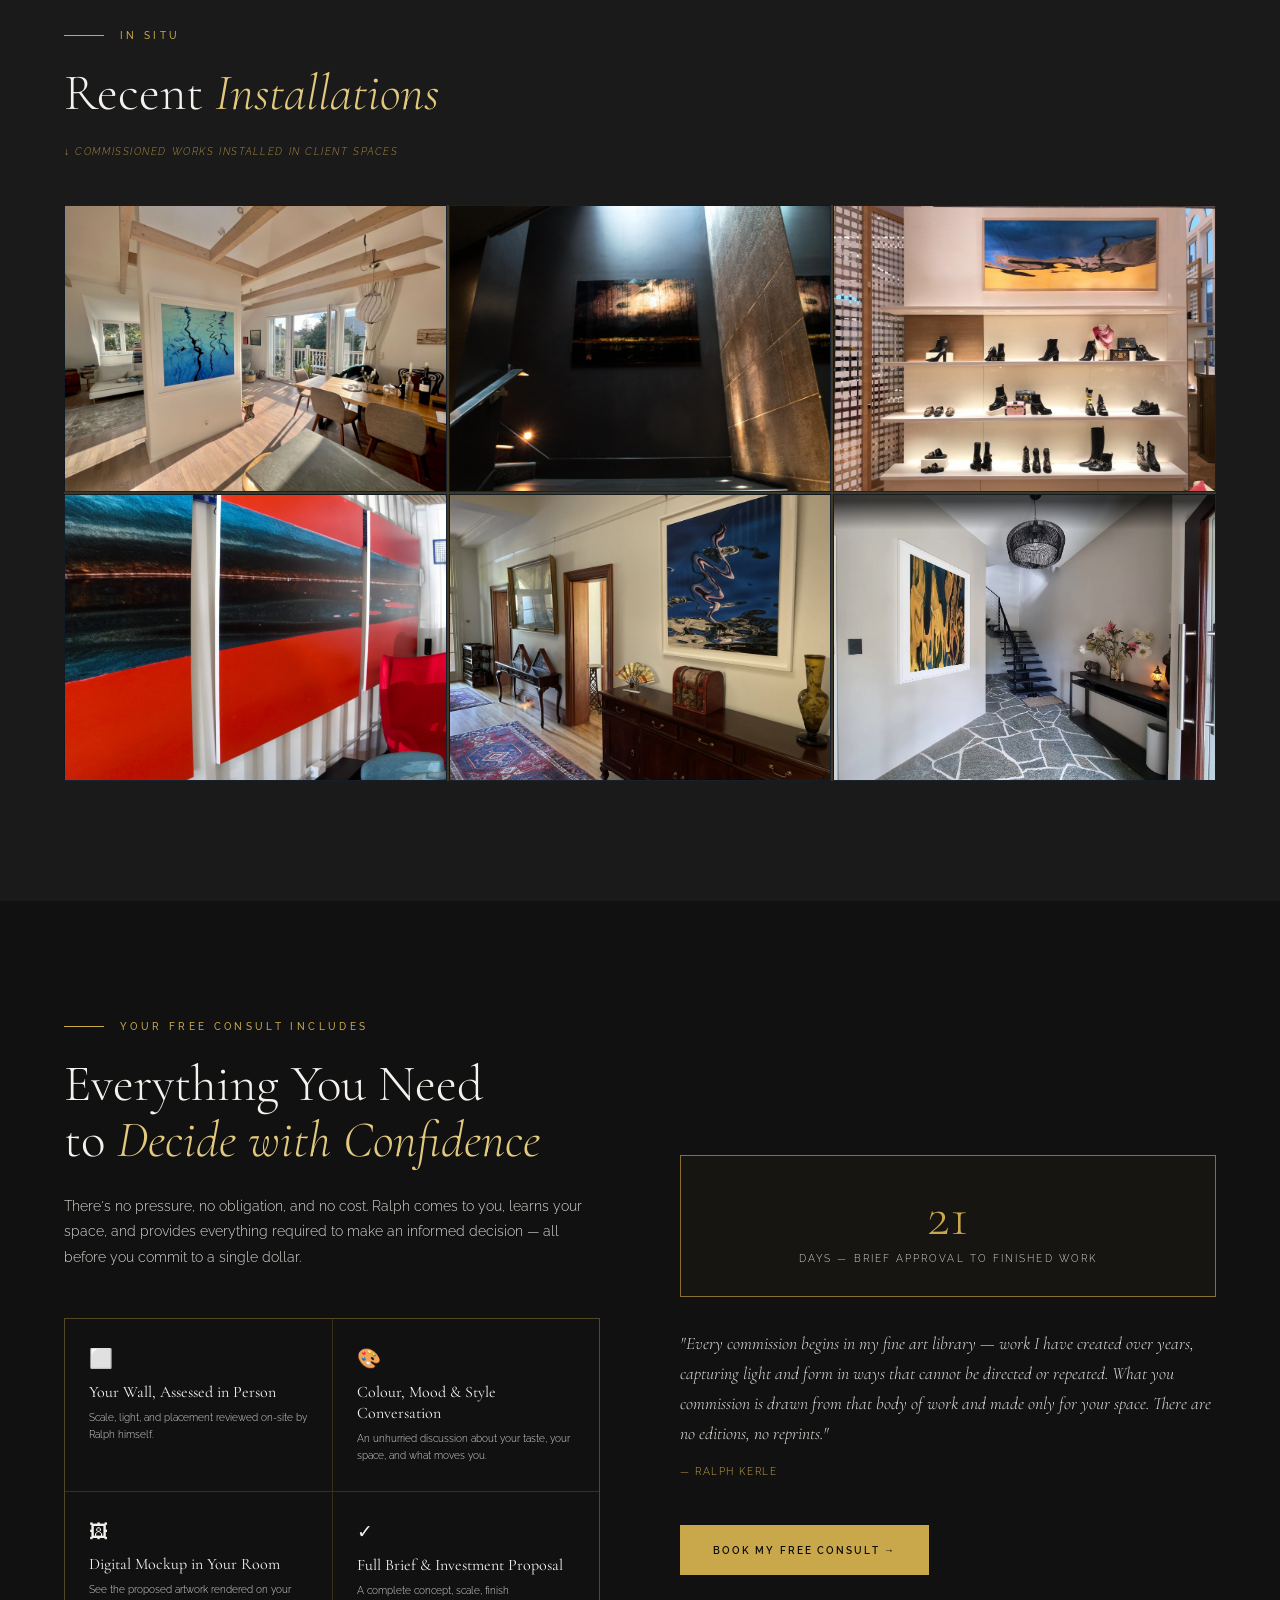
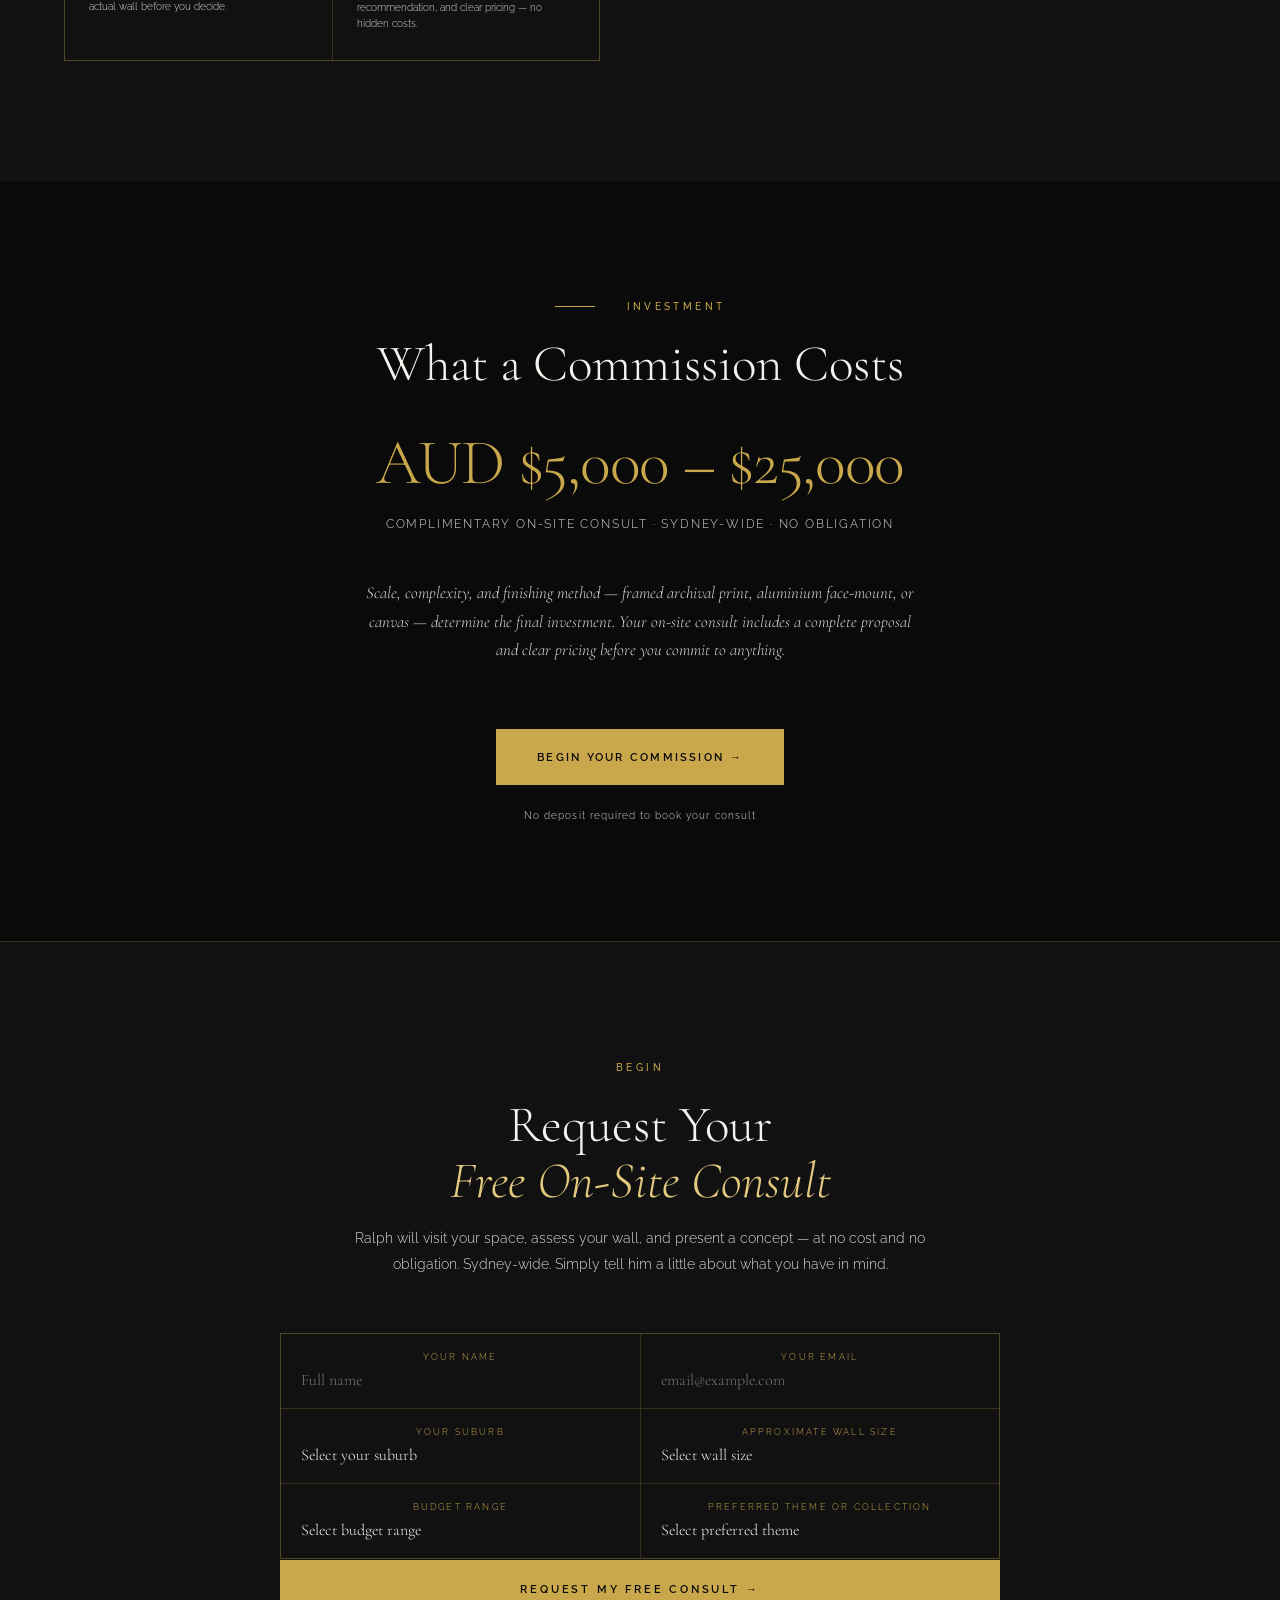
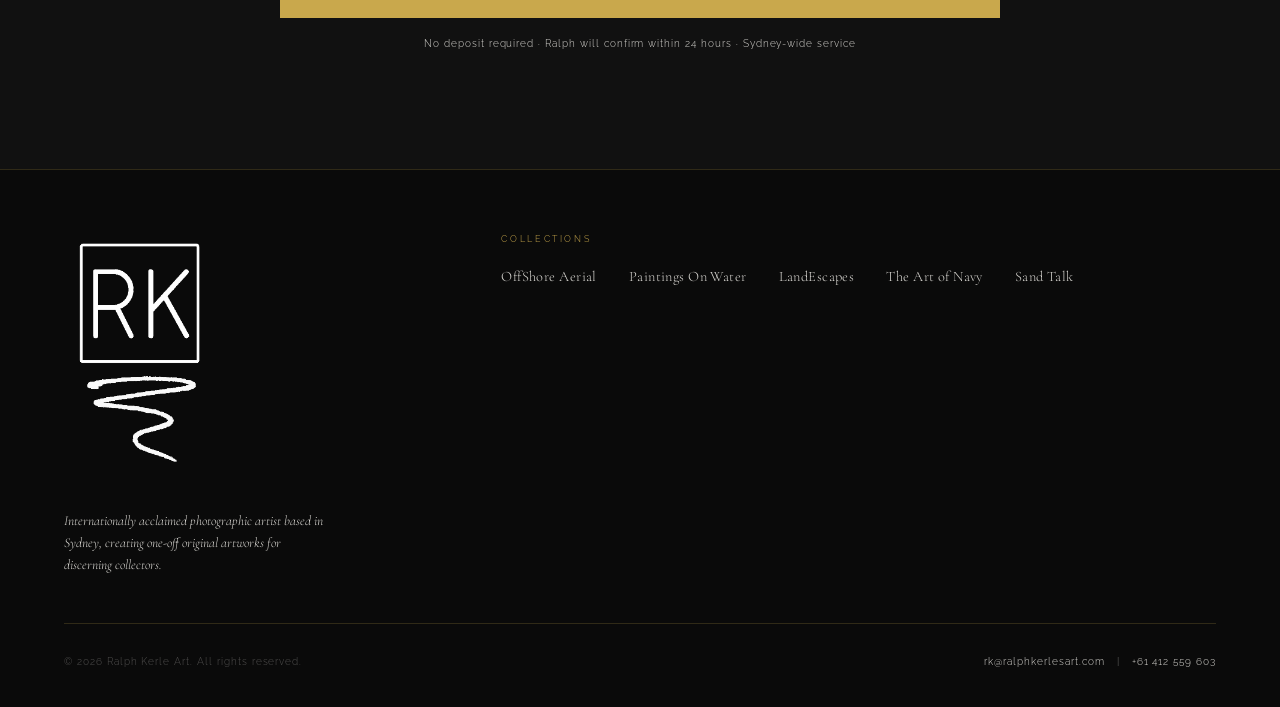
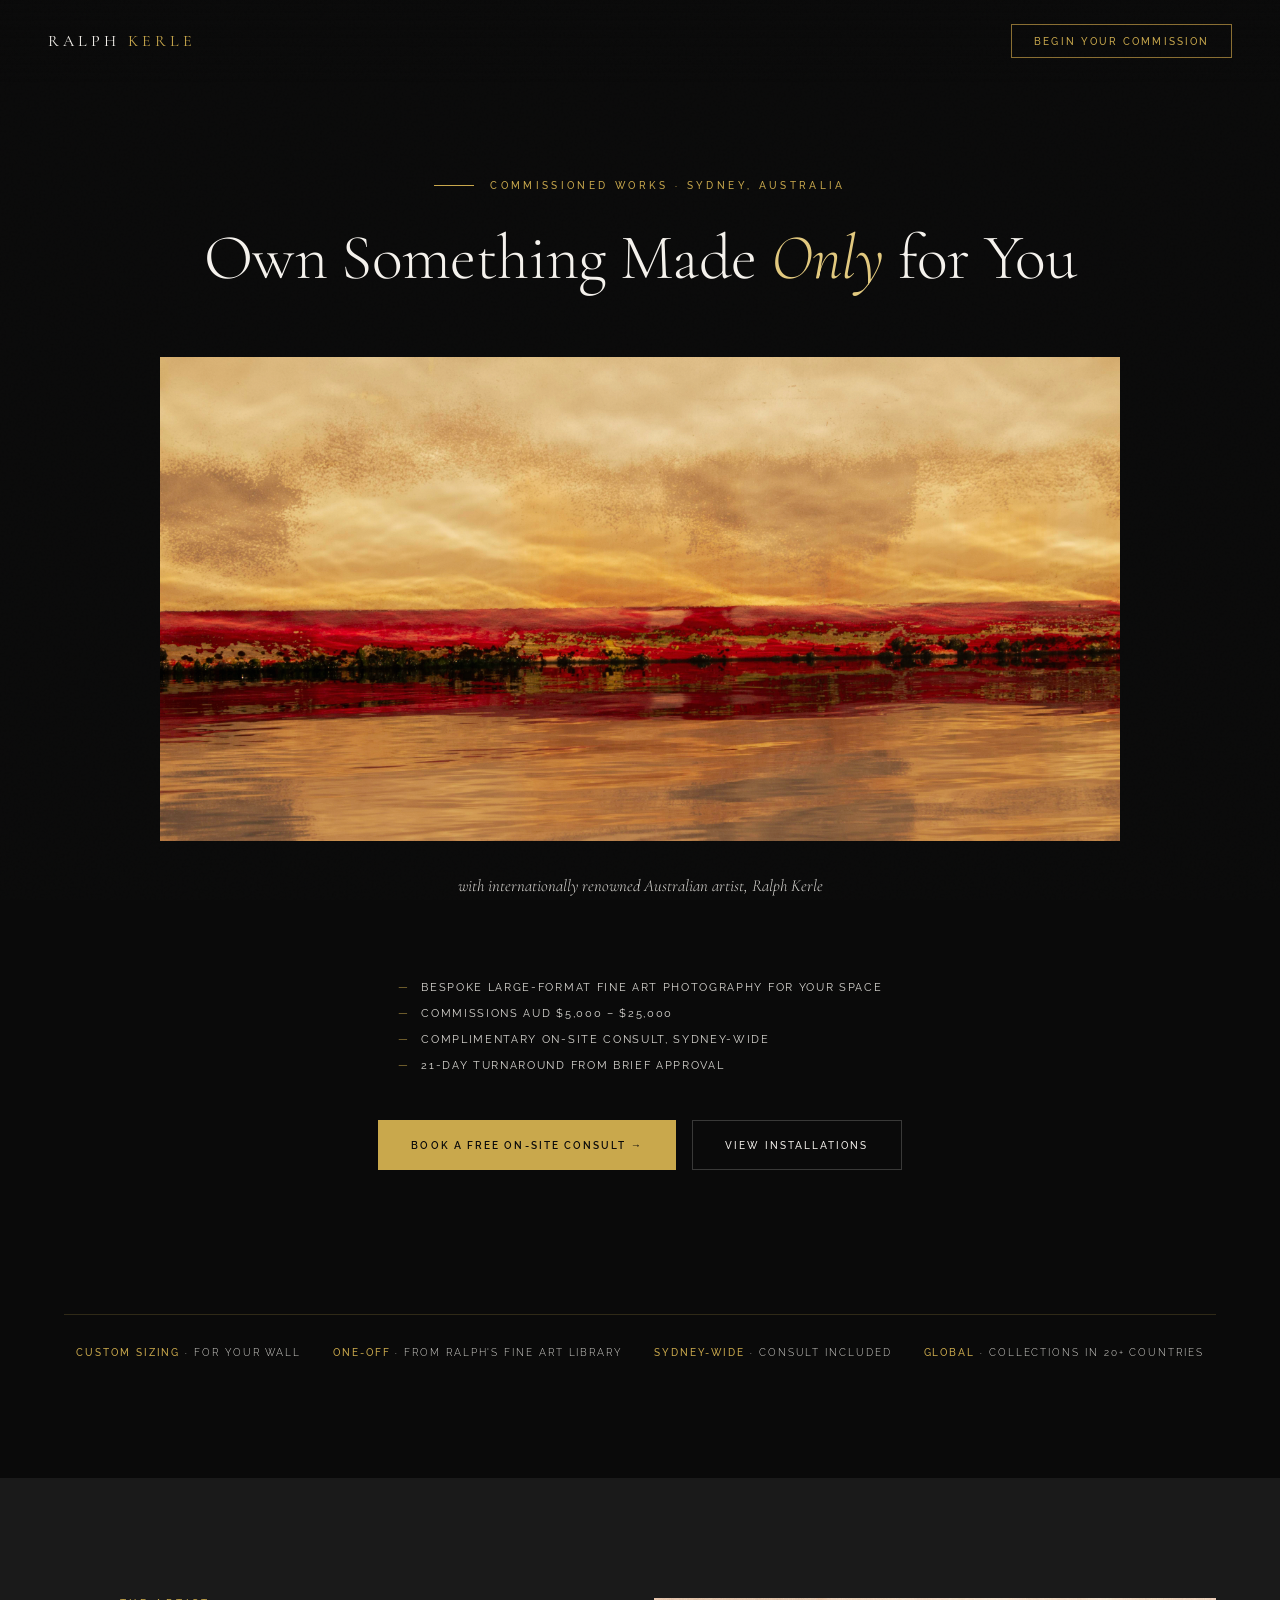
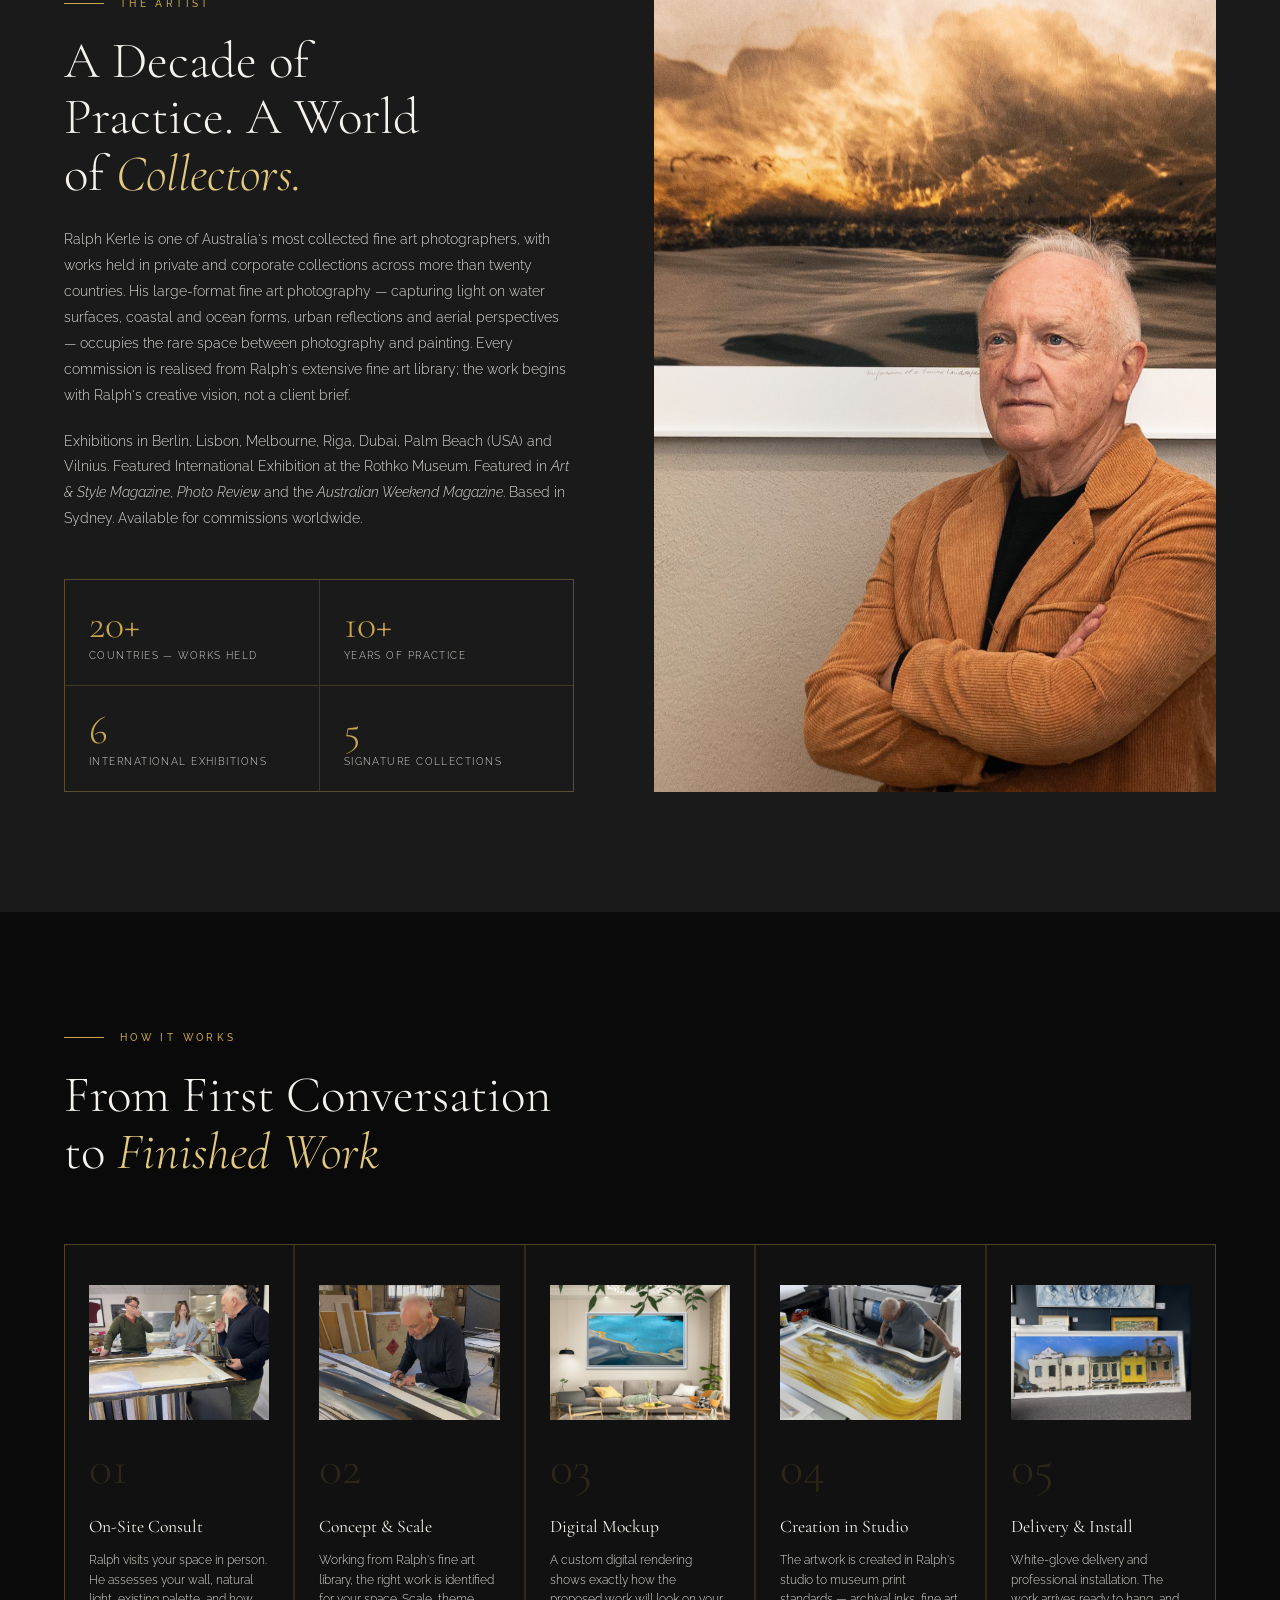
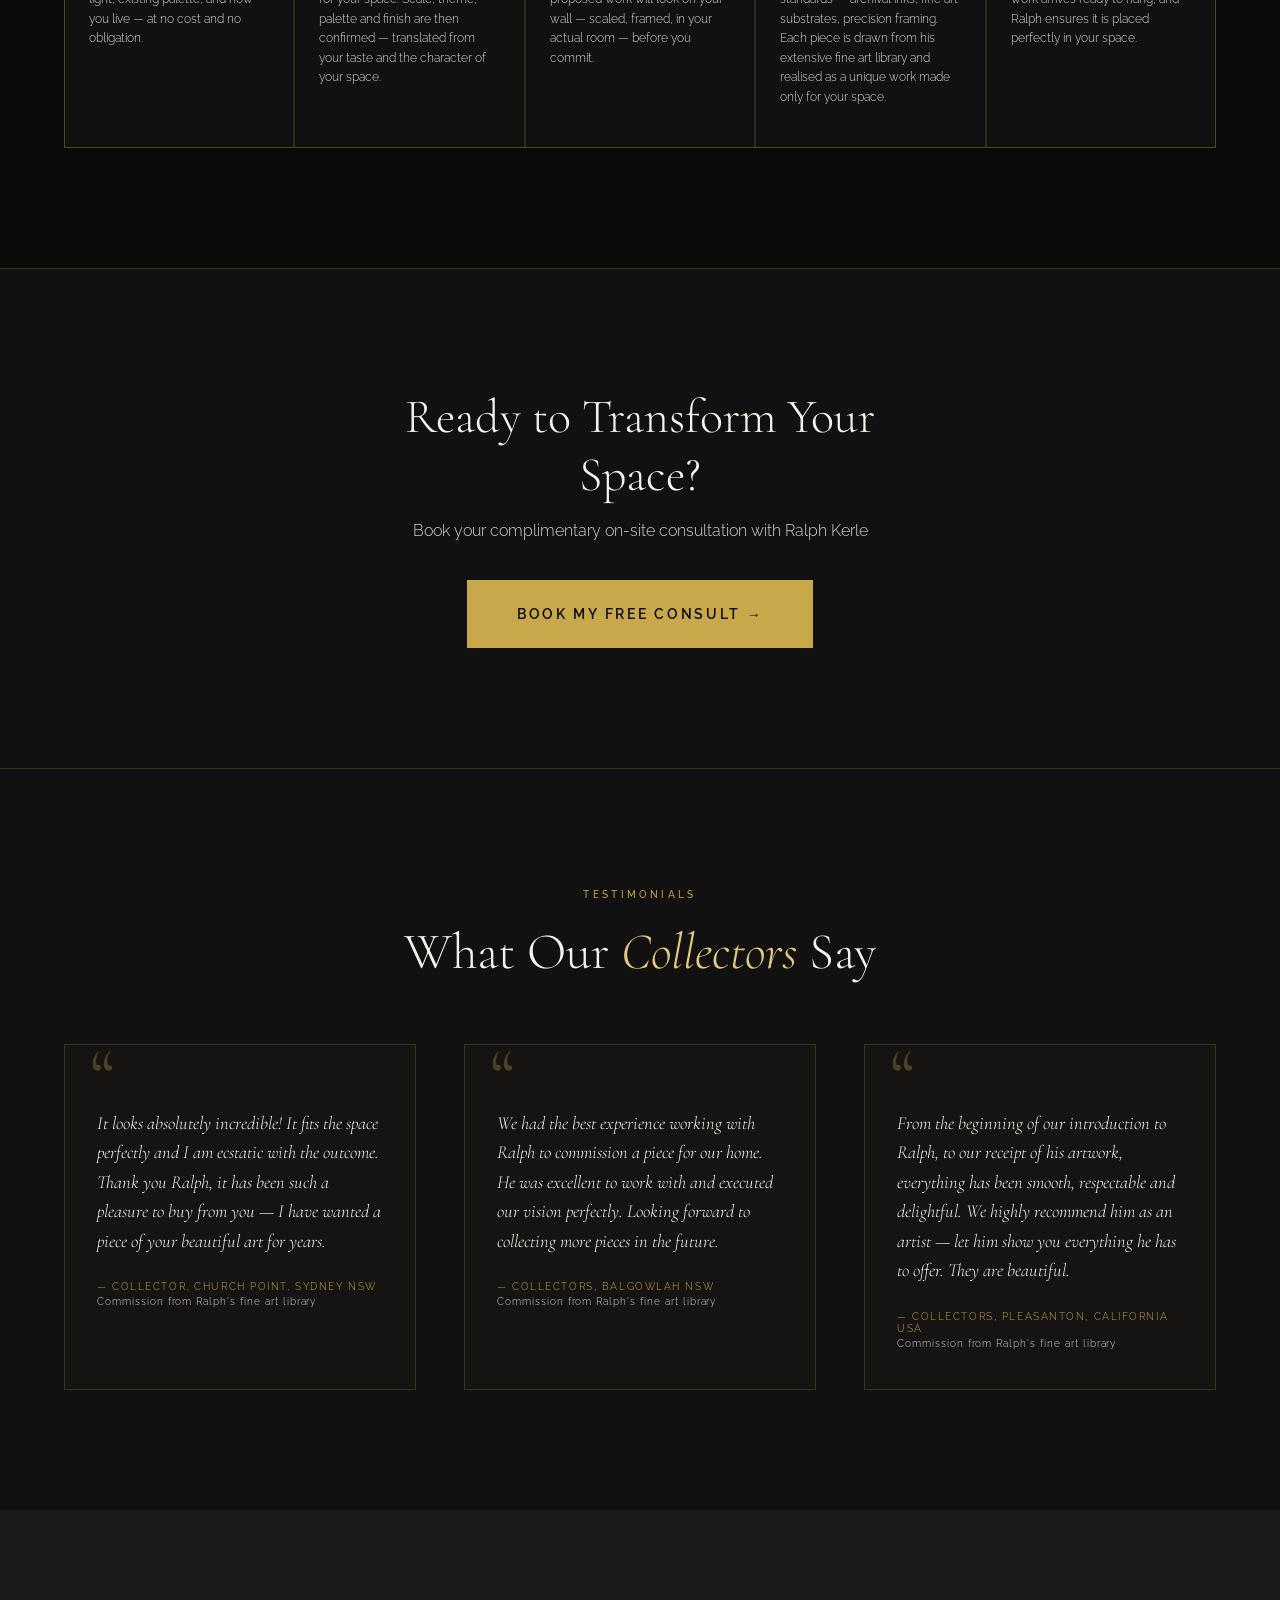
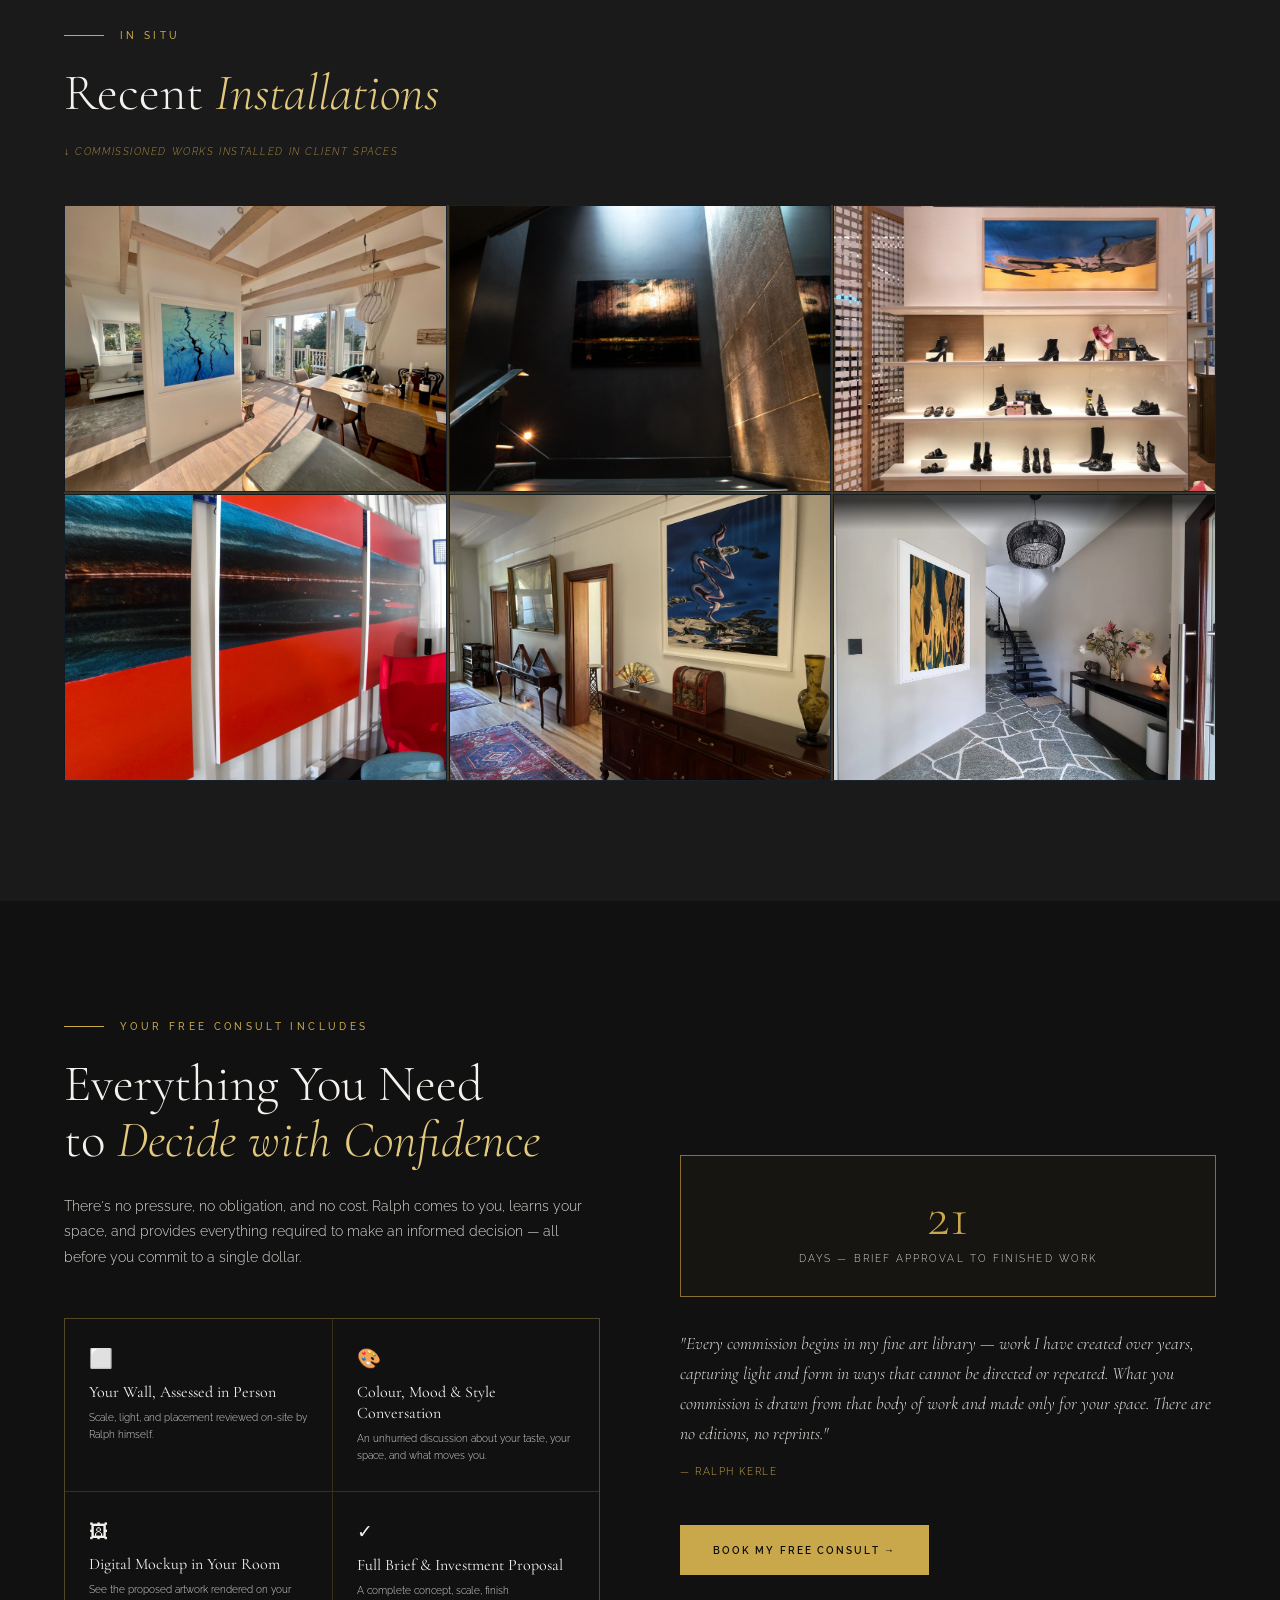
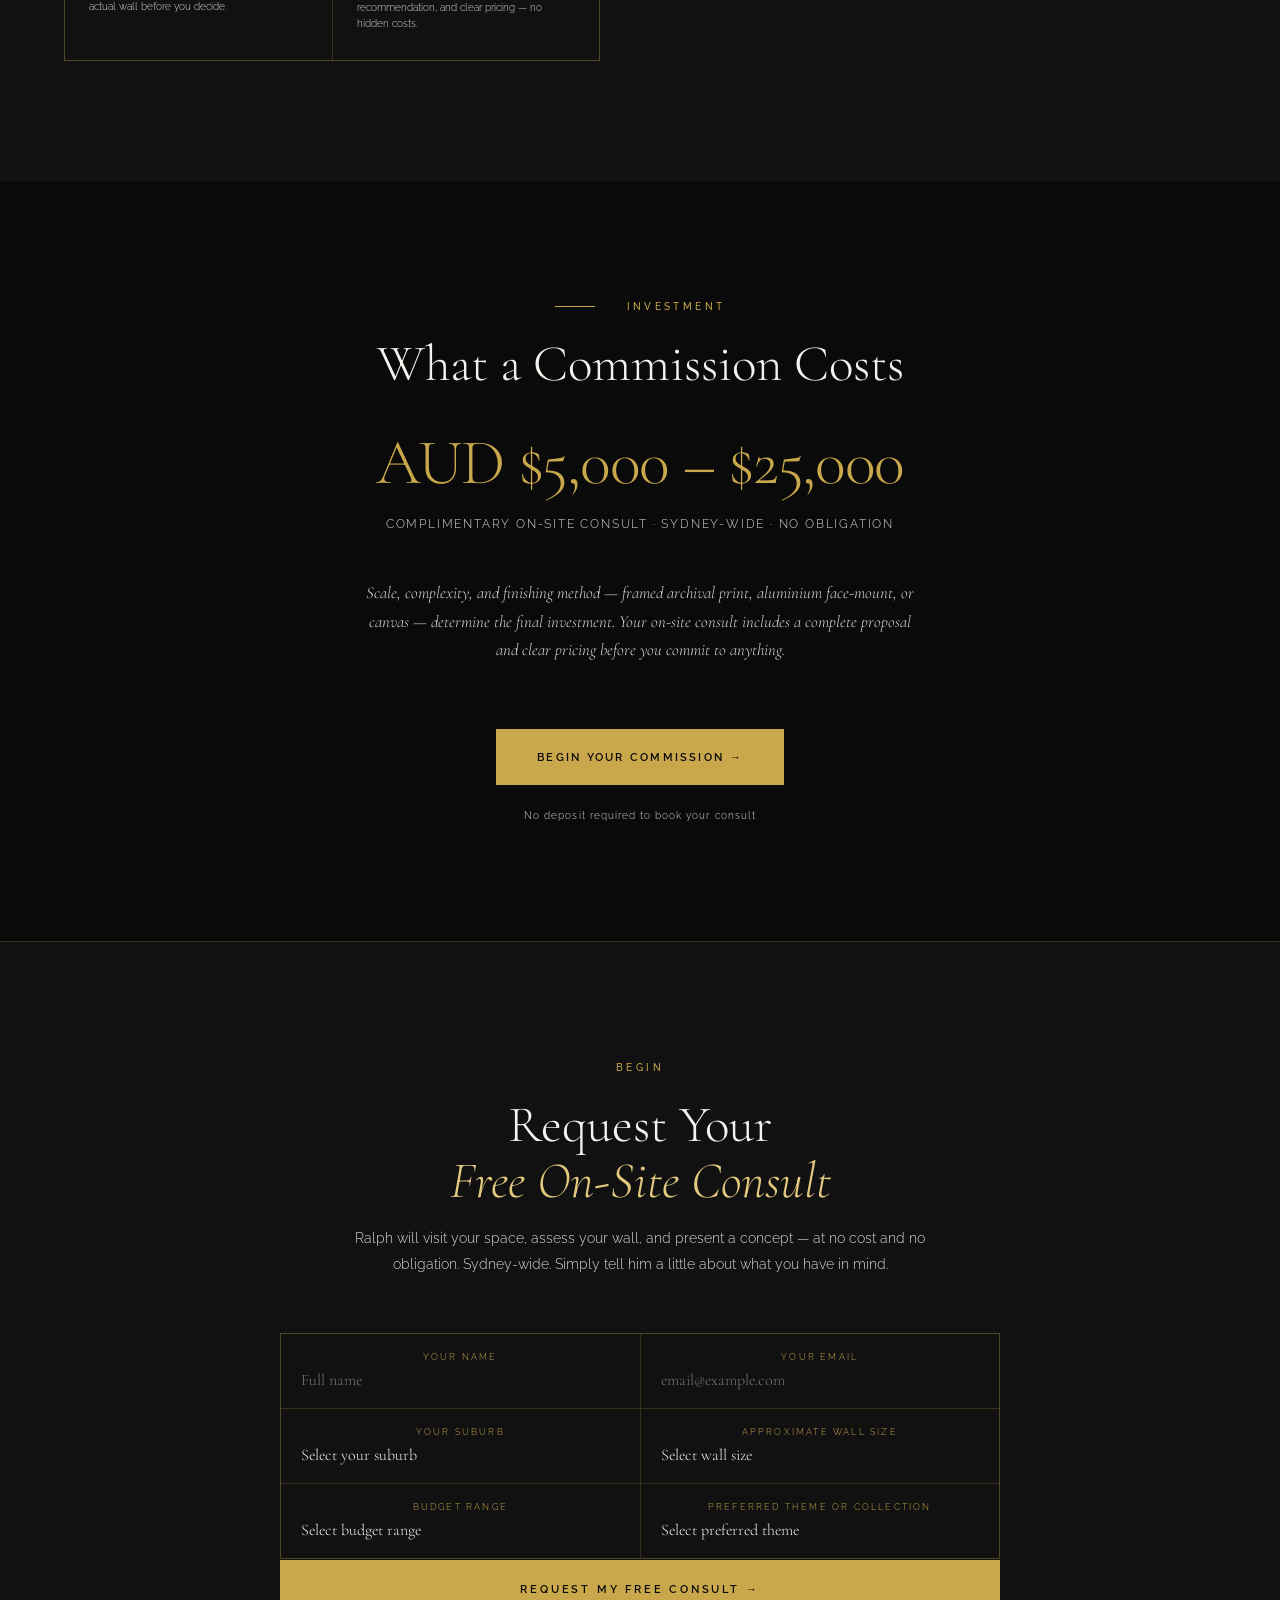
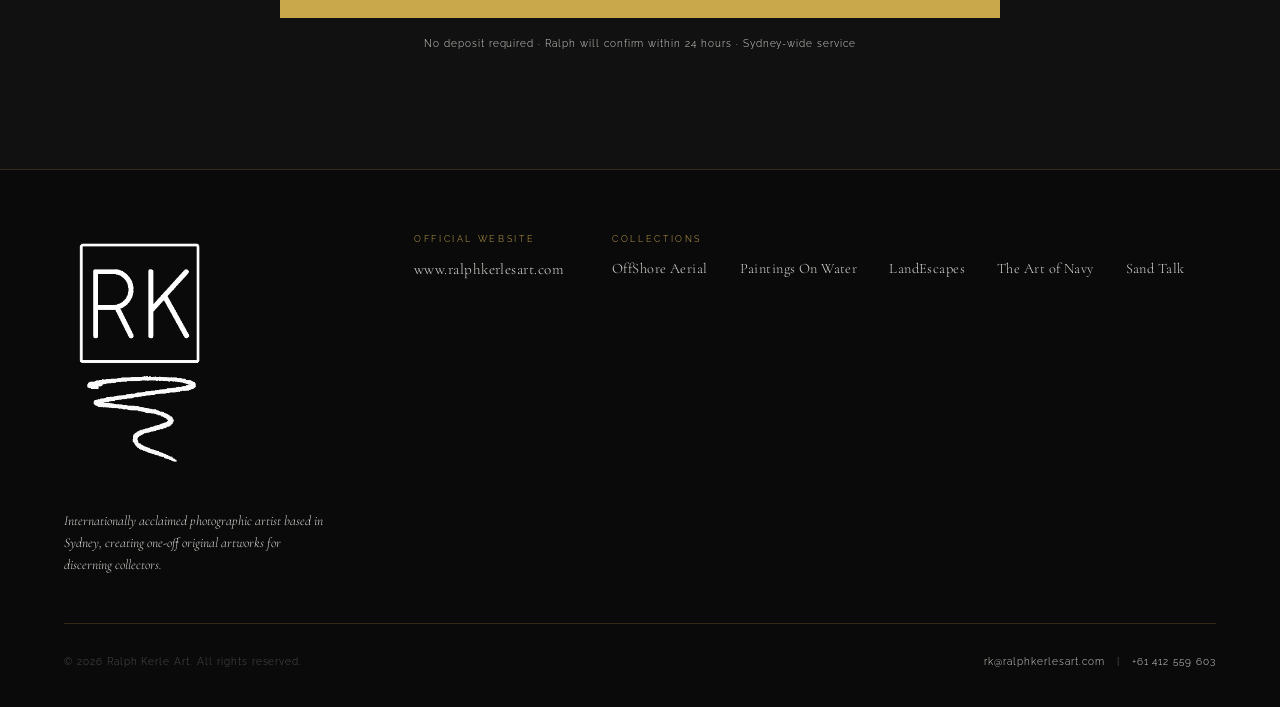
